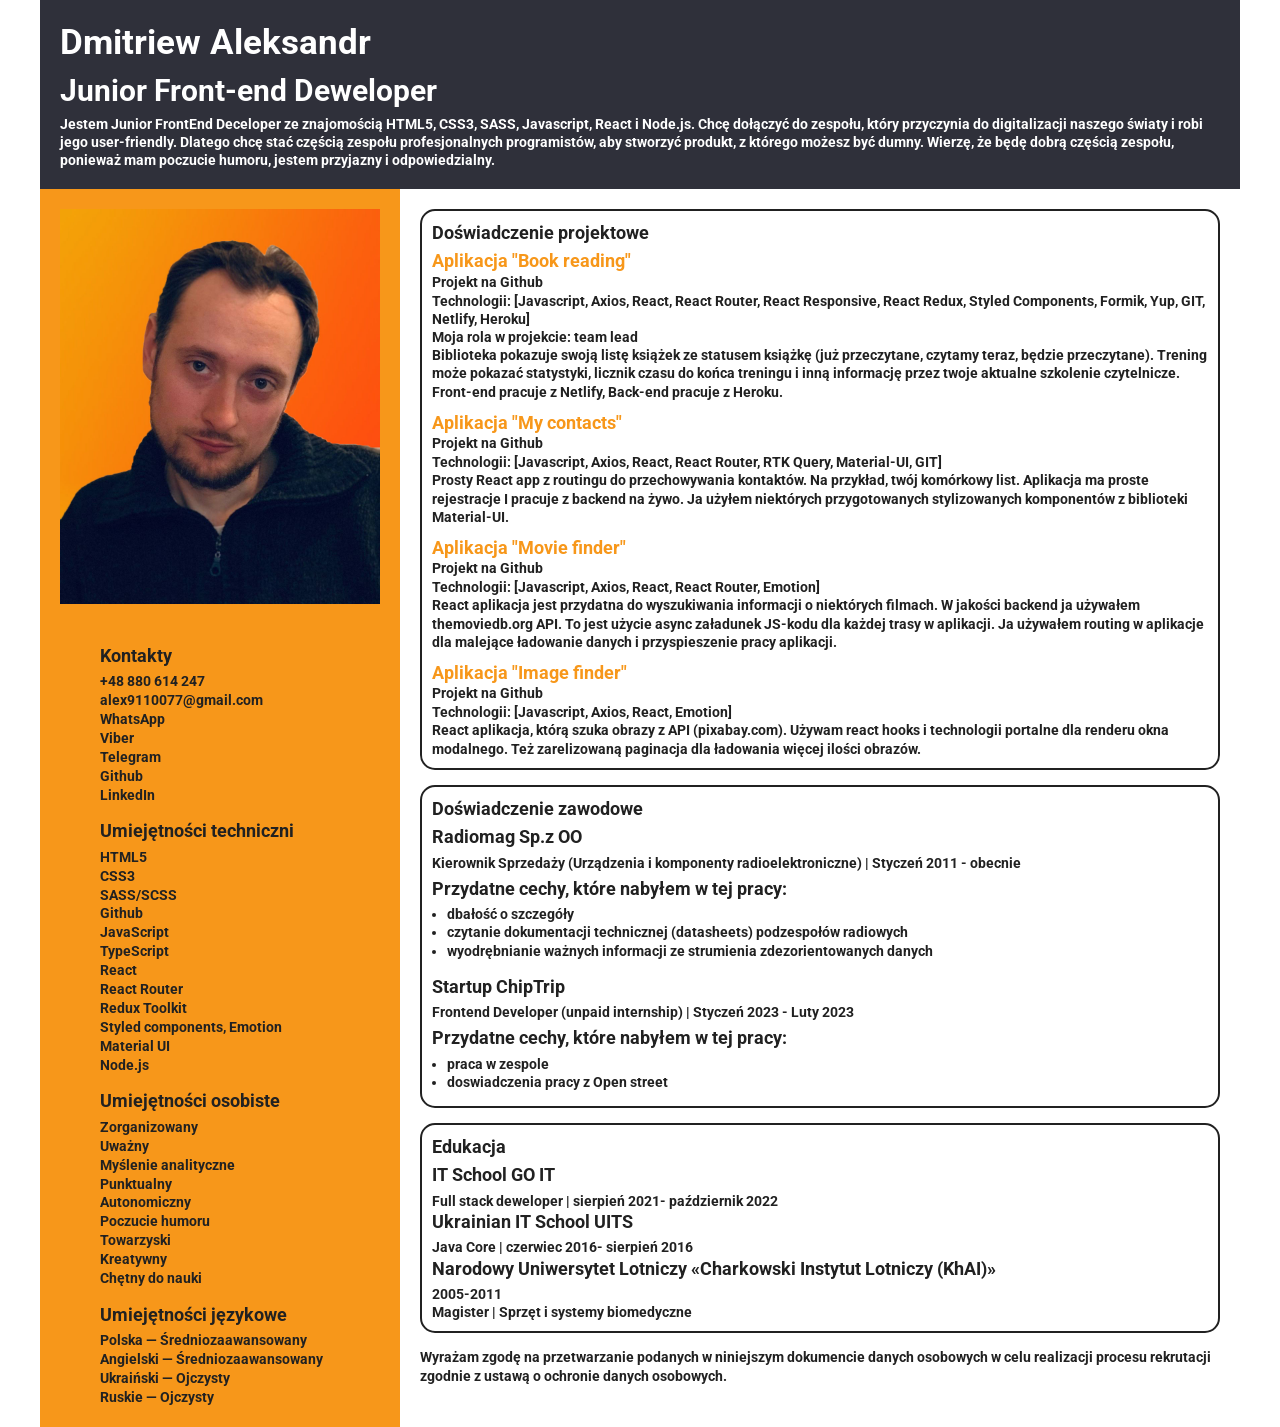
==== index.html @ f47a3e4e "Version 20230221" ====
<!DOCTYPE html>
<html lang="pl">
  <head>
    <meta charset="UTF-8" />
    <meta name="viewport" content="width=device-width, initial-scale=1.0" />
    <title>Dmitriew Aleksandr</title>
    <link rel="preconnect" href="https://fonts.googleapis.com" />
    <link rel="preconnect" href="https://fonts.gstatic.com" crossorigin />
    <link
      href="https://fonts.googleapis.com/css2?family=Raleway:wght@700&family=Roboto:wght@400;500;700;900&display=swap"
      rel="stylesheet"
    />
    <link
      rel="stylesheet"
      href="https://cdnjs.cloudflare.com/ajax/libs/modern-normalize/1.1.0/modern-normalize.min.css"
    />
    <link rel="stylesheet" href="./css/main.min.css" />
  </head>

  <body>
    <header>
      <section class="container header-section">
        <h1 class="header-section__name">Dmitriew Aleksandr</h1>
        <h2 class="header-section__position">Junior Front-end Deweloper</h2>
        <p class="header-section__resume-text">
          Jestem Junior FrontEnd Deceloper ze znajomością HTML5, CSS3, SASS,
          Javascript, React i Node.js. Chcę dołączyć do zespołu, który
          przyczynia do digitalizacji naszego światy i robi jego user-friendly.
          Dlatego chcę stać częścią zespołu profesjonalnych programistów, aby
          stworzyć produkt, z którego możesz być dumny. Wierzę, że będę dobrą
          częścią zespołu, ponieważ mam poczucie humoru, jestem przyjazny i
          odpowiedzialny.
        </p>
      </section>
    </header>

    <main>
      <section class="container primaryContent">
        <aside class="sidebar">
          <img class="photo" src="./src/images/IMG3.jpg" alt="oops" />
          <section class="sidebar__content-section">
            <h2 class="sidebar-title">Kontakty</h2>
            <ul class="list sidebar-list">
              <li class="sidebar-content">
                <a href="tel:+48880614247" class="link">+48 880 614 247</a>
              </li>
              <li class="sidebar-content">
                <a href="mailto:alex9110077@gmail.com" class="link"
                  >alex9110077@gmail.com</a
                >
              </li>
              <li class="sidebar-content">
                <a
                  href="https://api.whatsapp.com/send?phone=48880614247"
                  class="link"
                  >WhatsApp</a
                >
              </li>
              <li class="sidebar-content">
                <a href="viber://chat?number=0992484330" class="link">Viber</a>
              </li>
              <li class="sidebar-content">
                <a href="tg://resolve?domain=@DmitrievAlexTXT" class="link"
                  >Telegram</a
                >
              </li>
              <li class="sidebar-content">
                <a
                  href="https://github.com/AlexanderDmitriev"
                  target="_blank"
                  rel="noopener noreferrer"
                  class="link"
                  >Github</a
                >
              </li>
              <li class="sidebar-content">
                <a
                  href="https://www.linkedin.com/in/alexander-dmitriev-43b876231/"
                  target="_blank"
                  rel="noopener noreferrer"
                  class="link"
                  >LinkedIn</a
                >
              </li>
            </ul>
            <h2 class="sidebar-title">Umiejętności techniczni</h2>
            <ul class="sidebar-list">
              <li class="sidebar-content">HTML5</li>
              <li class="sidebar-content">CSS3</li>
              <li class="sidebar-content">SASS/SCSS</li>
              <li class="sidebar-content">Github</li>
              <li class="sidebar-content">JavaScript</li>
              <li class="sidebar-content">TypeScript</li>
              <li class="sidebar-content">React</li>
              <li class="sidebar-content">React Router</li>
              <li class="sidebar-content">Redux Toolkit</li>
              <li class="sidebar-content">Styled components, Emotion</li>
              <li class="sidebar-content">Material UI</li>
              <li class="sidebar-content">Node.js</li>
            </ul>
            <h2 class="sidebar-title">Umiejętności osobiste</h2>
            <ul class="sidebar-list">
              <li class="sidebar-content">Zorganizowany</li>
              <li class="sidebar-content">Uważny</li>
              <li class="sidebar-content">Myślenie analityczne</li>
              <li class="sidebar-content">Punktualny</li>
              <li class="sidebar-content">Autonomiczny</li>
              <li class="sidebar-content">Poczucie humoru</li>
              <li class="sidebar-content">Towarzyski</li>
              <li class="sidebar-content">Kreatywny</li>
              <li class="sidebar-content">Chętny do nauki</li>
            </ul>
            <h2 class="sidebar-title">Umiejętności językowe</h2>
            <ul class="list sidebar-list">
              <li class="sidebar-content">Polska — Średniozaawansowany</li>
              <li class="sidebar-content">Angielski — Średniozaawansowany</li>
              <li class="sidebar-content">Ukraiński — Ojczysty</li>
              <li class="sidebar-content">Ruskie — Ojczysty</li>
            </ul>
          </section>
        </aside>
        <section class="content">
          <div class="content-block">
            <h2 class="sidebar-title education-title">
              Doświadczenie projektowe
            </h2>
            <ul class="list sidebar-list">
              <li class="project-list">
                <a
                  href="https://book-reading-43-9.netlify.app/"
                  class="sidebar-content link project-link"
                >
                  Aplikacja "Book reading"</a
                >
                <a
                  href="https://github.com/AlexanderDmitriev/FinalProjectReact-Node-Front"
                  class="sidebar-content link"
                >
                  Projekt na Github</a
                >
                <p class="content-text">
                  Technologii: [Javascript, Axios, React, React Router, React
                  Responsive, React Redux, Styled Components, Formik, Yup, GIT,
                  Netlify, Heroku]
                </p>
                <p class="content-text">Moja rola w projekcie: team lead</p>
                <p class="content-text">
                  Biblioteka pokazuje swoją listę książek ze statusem książkę
                  (już przeczytane, czytamy teraz, będzie przeczytane). Trening
                  może pokazać statystyki, licznik czasu do końca treningu i
                  inną informację przez twoje aktualne szkolenie czytelnicze.
                  Front-end pracuje z Netlify, Back-end pracuje z Heroku.
                </p>
              </li>
              <!--  -->
              <li class="project-list">
                <a
                  href="https://alexanderdmitriev.github.io/goit-react-hw-08-phonebook/"
                  class="sidebar-content link project-link"
                >
                  Aplikacja "My contacts"</a
                >
                <a
                  href="https://github.com/AlexanderDmitriev/goit-react-hw-08-phonebook"
                  class="sidebar-content link"
                >
                  Projekt na Github</a
                >
                <p class="content-text">
                  Technologii: [Javascript, Axios, React, React Router, RTK
                  Query, Material-UI, GIT]
                </p>
                <p class="content-text">
                  Prosty React app z routingu do przechowywania kontaktów. Na
                  przykład, twój komórkowy list. Aplikacja ma proste rejestracje
                  I pracuje z backend na żywo. Ja użyłem niektórych
                  przygotowanych stylizowanych komponentów z biblioteki
                  Material-UI.
                </p>
              </li>
              <li class="project-list">
                <a
                  href="https://alexanderdmitriev.github.io/goit-react-hw-05-movies/"
                  class="sidebar-content link project-link"
                >
                  Aplikacja "Movie finder"</a
                >
                <a
                  href="https://github.com/AlexanderDmitriev/goit-react-hw-05-movies"
                  class="sidebar-content link"
                >
                  Projekt na Github</a
                >
                <p class="content-text">
                  Technologii: [Javascript, Axios, React, React Router, Emotion]
                </p>
                <p class="content-text">
                  React aplikacja jest przydatna do wyszukiwania informacji o
                  niektórych filmach. W jakości backend ja używałem
                  themoviedb.org API. To jest użycie async załadunek JS-kodu dla
                  każdej trasy w aplikacji. Ja używałem routing w aplikacje dla
                  malejące ładowanie danych i przyspieszenie pracy aplikacji.
                </p>
              </li>
              <li class="project-list">
                <a
                  href="https://alexanderdmitriev.github.io/goit-react-hw-04-hooks-images/"
                  class="sidebar-content link project-link"
                >
                  Aplikacja "Image finder"</a
                >
                <a
                  href="https://github.com/AlexanderDmitriev/goit-react-hw-04-hooks-images"
                  class="sidebar-content link"
                >
                  Projekt na Github</a
                >
                <p class="content-text">
                  Technologii: [Javascript, Axios, React, Emotion]
                </p>
                <p class="content-text">
                  React aplikacja, którą szuka obrazy z API (pixabay.com).
                  Używam react hooks i technologii portalne dla renderu okna
                  modalnego. Też zarelizowaną paginacja dla ładowania więcej
                  ilości obrazów.
                </p>
              </li>
              <!--  <li class="project-list">
                <a
                  href="https://alexanderdmitriev.github.io/goit-js-hw-11/"
                  class="sidebar-content link project-link"
                >
                  Application "Image Finder"</a
                >
                <a
                  href="https://github.com/AlexanderDmitriev/goit-js-hw-11"
                  class="sidebar-content link"
                >
                  Project on Github</a
                >
                <p class="content-text" data-locale="hw11-tech">
                  Technologies: [HTML, SASS, GIT, SVG, JS, Handlebars, Axios,
                  Parcel, using public API`s and libraries]
                </p>
                <p class="content-text" data-locale="hw11-text">
                  Development webpage which creates dynamic content (pictures),
                  that we fetch from server. Data incomings from the public API
                  (Pixabay). Users can enter keywords into search input and on
                  the webpage draw a lot of images from the server. In the
                  project i use the technology of simple endless scroll. Images
                  and information of them formatting with using templates
                  (Handlebar). Project is build with Parcel, which is prepared
                  by GO IT mentors.
                </p>
              </li> -->
            </ul>
          </div>

          <div class="content-block">
            <h2 class="sidebar-title education-title" data-locale="work">
              Doświadczenie zawodowe
            </h2>
            <h3 class="content-title__secondary" data-locale="work-name">
              Radiomag Sp.z OO
            </h3>
            <p class="content-text education-title" data-locale="work-who">
              Kierownik Sprzedaży (Urządzenia i komponenty radioelektroniczne) |
              Styczeń 2011 - obecnie
            </p>
            <h3 class="content-title__secondary" data-locale="work-name">
              Przydatne cechy, które nabyłem w tej pracy:
            </h3>
            <ul class="sidebar-list content-title__secondary work-section">
              <li class="workList" data-locale="work-item1">
                dbałość o szczegóły
              </li>
              <li class="workList" data-locale="work-item3">
                czytanie dokumentacji technicznej (datasheets) podzespołów
                radiowych
              </li>
              <li class="workList" data-locale="work-item4">
                wyodrębnianie ważnych informacji ze strumienia zdezorientowanych
                danych
              </li>
            </ul>

            <h3 class="content-title__secondary" data-locale="work-name">
              Startup ChipTrip
            </h3>
            <p class="content-text education-title" data-locale="work-who">
              Frontend Developer (unpaid internship) |
              Styczeń 2023 - Luty 2023
            </p>
            <h3 class="content-title__secondary" data-locale="work-name">
              Przydatne cechy, które nabyłem w tej pracy:
            </h3>
            <ul class="sidebar-list content-title__secondary work-section">
              <li class="workList" data-locale="work-item1">
                praca w zespole
              </li>
              <li class="workList" data-locale="work-item3">
                doswiadczenia pracy z Open street
              </li>
            </ul>
          </div>

          <div class="content-block">
            <h2 class="sidebar-title education-title" data-locale="education">
              Edukacja
            </h2>
            <ul class="list">
              <li>
                <h3
                  class="content-title__secondary"
                  data-locale="addEducation-title1"
                >
                  IT School GO IT
                </h3>
                <p class="content-text" data-locale="addEducation-text1">
                  Full stack deweloper | sierpień 2021- październik 2022
                </p>
              </li>
              <li>
                <h3 class="content-title__secondary">
                  Ukrainian IT School UITS
                </h3>
                <p class="content-text" data-locale="addEducation-text2">
                  Java Core | czerwiec 2016- sierpień 2016
                </p>
              </li>
              <li>
                <h3
                  class="content-title__secondary"
                  data-locale="education-name"
                >
                  Narodowy Uniwersytet Lotniczy «Charkowski Instytut Lotniczy
                  (KhAI)»
                </h3>
                <p class="content-text">2005-2011</p>
                <p class="content-text" data-locale="education-text">
                  Magister | Sprzęt i systemy biomedyczne
                </p>
              </li>
            </ul>
          </div>

          <p class="content-text">
            Wyrażam zgodę na przetwarzanie podanych w niniejszym dokumencie
            danych osobowych w celu realizacji procesu rekrutacji zgodnie z
            ustawą o ochronie danych osobowych.
          </p>
        </section>
      </section>
    </main>
  </body>
</html>
---- css/main.min.css ----
:root{--primary-text-color: #757575;--dark-text-color: #212121;--outside-background-color: #2f303a;--light-text-color: #ffffff;--second-color: #f7971a;--company-color: #afb1b8;--timing: 250ms;--cubik: cubic-bezier(0.4, 0, 0.2, 1);--smallFont1200: 14px;--middleFont1200: 18px;--largeFont1200: 30px;--nameFont1200:35px;--smallFont768: 12px;--middleFont768: 14px;--largeFont768: 25px;--nameFont768:30px}html{box-sizing:border-box}body{font-family:Roboto, sans-serif;font-style:normal}p,h1,h2,h3,h4,h5,h6{margin-top:0px;margin-bottom:0px}ul{margin-top:0px;margin-bottom:0px;padding-left:0px}.link{text-decoration:none;font-weight:700;font-size:7px;line-height:1.3;font-style:normal;color:var(--dark-text-color);transition-property:color, fill;transition-duration:var(--timing);transition-timing-function:var(--cubik)}@media print{.link{font-size:11px}}@media screen and (min-width: 480px){.link{font-weight:700;font-size:11px;line-height:1.3;font-style:normal;color:var(--dark-text-color)}}@media screen and (min-width: 768px){.link{font-weight:700;font-size:var(--smallFont768);line-height:1.3;font-style:normal;color:var(--dark-text-color)}}@media screen and (min-width: 1200px){.link{font-weight:700;font-size:var(--smallFont1200);line-height:1.3;font-style:normal;color:var(--dark-text-color)}}.link:hover,.link:focus{color:var(--primary-text-color);fill:var(--primary-text-color)}.list{list-style:none}.visually-hidden{position:absolute;clip:rect(0 0 0 0);width:1px;height:1px;margin:-1px}.container{width:100%;margin:0 auto}@media screen and (min-width: 480px){.container{width:480px}}@media screen and (min-width: 768px){.container{width:768px}}@media screen and (min-width: 1200px){.container{width:1200px}}.header-section{background-color:var(--outside-background-color);padding:20px}.header-section__name{font-weight:700;font-size:var(--nameFont768);line-height:1.3;font-style:normal;color:var(--light-text-color);margin-bottom:5px}@media screen and (min-width: 768px){.header-section__name{font-weight:700;font-size:var(--nameFont768);line-height:1.3;font-style:normal;color:var(--light-text-color)}}@media screen and (min-width: 1200px){.header-section__name{font-weight:700;font-size:var(--nameFont1200);line-height:1.3;font-style:normal;color:var(--light-text-color)}}.header-section__position{font-weight:700;font-size:var(--largeFont768);line-height:1.3;font-style:normal;color:var(--light-text-color);margin-bottom:5px}@media screen and (min-width: 768px){.header-section__position{font-weight:700;font-size:var(--largeFont768);line-height:1.3;font-style:normal;color:var(--light-text-color)}}@media screen and (min-width: 1200px){.header-section__position{font-weight:700;font-size:var(--largeFont1200);line-height:1.3;font-style:normal;color:var(--light-text-color)}}.header-section__resume-text{font-weight:700;font-size:var(--smallFont768);line-height:1.3;font-style:normal;color:var(--light-text-color)}@media print{.header-section__resume-text{font-size:11px}}@media screen and (min-width: 768px){.header-section__resume-text{font-weight:700;font-size:var(--smallFont768);line-height:1.3;font-style:normal;color:var(--light-text-color)}}@media screen and (min-width: 1200px){.header-section__resume-text{font-weight:700;font-size:var(--smallFont1200);line-height:1.3;font-style:normal;color:var(--light-text-color)}}.sidebar{width:30%;background-color:var(--second-color);overflow:auto;float:left;padding:20px}@media print{.sidebar__content-section{padding-left:22px}}@media screen and (min-width: 480px){.sidebar__content-section{padding-top:10px;padding-left:5px}}@media screen and (min-width: 768px){.sidebar__content-section{padding-top:15px;padding-left:20px}}@media screen and (min-width: 1200px){.sidebar__content-section{padding-top:30px;padding-left:40px}}.sidebar-title{padding-top:5px;padding-bottom:5px;font-weight:700;font-size:12px;line-height:1.3;font-style:normal;color:var(--dark-text-color)}@media print{.sidebar-title{font-size:14px}}@media screen and (min-width: 480px){.sidebar-title{font-weight:700;font-size:13px;line-height:1.3;font-style:normal;color:var(--dark-text-color)}}@media screen and (min-width: 768px){.sidebar-title{font-weight:700;font-size:var(--middleFont768);line-height:1.3;font-style:normal;color:var(--dark-text-color)}}@media screen and (min-width: 1200px){.sidebar-title{font-weight:700;font-size:var(--middleFont1200);line-height:1.3;font-style:normal;color:var(--dark-text-color)}}.sidebar-content{display:block;font-weight:700;font-size:8px;line-height:1.35;font-style:normal;color:var(--dark-text-color)}@media print{.sidebar-content{font-size:11px}}@media screen and (min-width: 480px){.sidebar-content{font-weight:700;font-size:11px;line-height:1.35;font-style:normal;color:var(--dark-text-color)}}@media screen and (min-width: 768px){.sidebar-content{font-weight:700;font-size:var(--smallFont768);line-height:1.35;font-style:normal;color:var(--dark-text-color)}}@media screen and (min-width: 1200px){.sidebar-content{font-weight:700;font-size:var(--smallFont1200);line-height:1.35;font-style:normal;color:var(--dark-text-color)}}.sidebar-list:not(:last-child){margin-bottom:10px}.photo{width:85px}@media print{.photo{width:220px;margin-left:-10px}}@media screen and (min-width: 480px){.photo{width:120px}}@media screen and (min-width: 768px){.photo{width:200px}}@media screen and (min-width: 1200px){.photo{width:320px}}.content{width:70%;float:right;padding:20px}.content-title__secondary{padding-bottom:5px;font-weight:700;font-size:12px;line-height:1.3;font-style:normal;color:var(--dark-text-color)}@media print{.content-title__secondary{font-size:14px}}@media screen and (min-width: 480px){.content-title__secondary{font-weight:700;font-size:13px;line-height:1.3;font-style:normal;color:var(--dark-text-color)}}@media screen and (min-width: 768px){.content-title__secondary{font-weight:700;font-size:var(--middleFont768);line-height:1.3;font-style:normal;color:var(--dark-text-color)}}@media screen and (min-width: 1200px){.content-title__secondary{font-weight:700;font-size:var(--middleFont1200);line-height:1.3;font-style:normal;color:var(--dark-text-color)}}.work-section{padding-left:15px}.workList{font-weight:700;font-size:8px;line-height:1.3;font-style:normal;color:var(--dark-text-color)}@media print{.workList{font-size:11px}}@media screen and (min-width: 480px){.workList{font-weight:700;font-size:11px;line-height:1.3;font-style:normal;color:var(--dark-text-color)}}@media screen and (min-width: 768px){.workList{font-weight:700;font-size:var(--smallFont768);line-height:1.3;font-style:normal;color:var(--dark-text-color)}}@media screen and (min-width: 1200px){.workList{font-weight:700;font-size:var(--smallFont1200);line-height:1.3;font-style:normal;color:var(--dark-text-color)}}.content-text{font-weight:700;font-size:10px;line-height:1.14;font-style:normal;color:var(--dark-text-color)}@media print{.content-text{font-size:11px}}@media screen and (min-width: 480px){.content-text{font-weight:700;font-size:11px;line-height:1.14;font-style:normal;color:var(--dark-text-color)}}@media screen and (min-width: 768px){.content-text{font-weight:700;font-size:var(--smallFont768);line-height:1.3;font-style:normal;color:var(--dark-text-color)}}@media screen and (min-width: 1200px){.content-text{font-weight:700;font-size:var(--smallFont1200);line-height:1.3;font-style:normal;color:var(--dark-text-color)}}.content-block{border:2px solid var(--dark-text-color);border-radius:15px;margin-bottom:15px;padding:10px}.primaryContent{display:flex}.project-link{font-weight:700;font-size:14px;line-height:1.3;font-style:normal;color:var(--second-color)}@media print{.project-link{font-size:14px}}@media screen and (min-width: 480px){.project-link{font-weight:700;font-size:13px;line-height:1.3;font-style:normal;color:var(--second-color)}}@media screen and (min-width: 768px){.project-link{font-weight:700;font-size:var(--middleFont768);line-height:1.3;font-style:normal;color:var(--second-color)}}@media screen and (min-width: 1200px){.project-link{font-weight:700;font-size:var(--middleFont1200);line-height:1.3;font-style:normal;color:var(--second-color)}}.project-list:not(:last-child){padding-bottom:10px}.education-title{padding-top:0;padding-bottom:5px}
/*# sourceMappingURL=main.min.css.map */
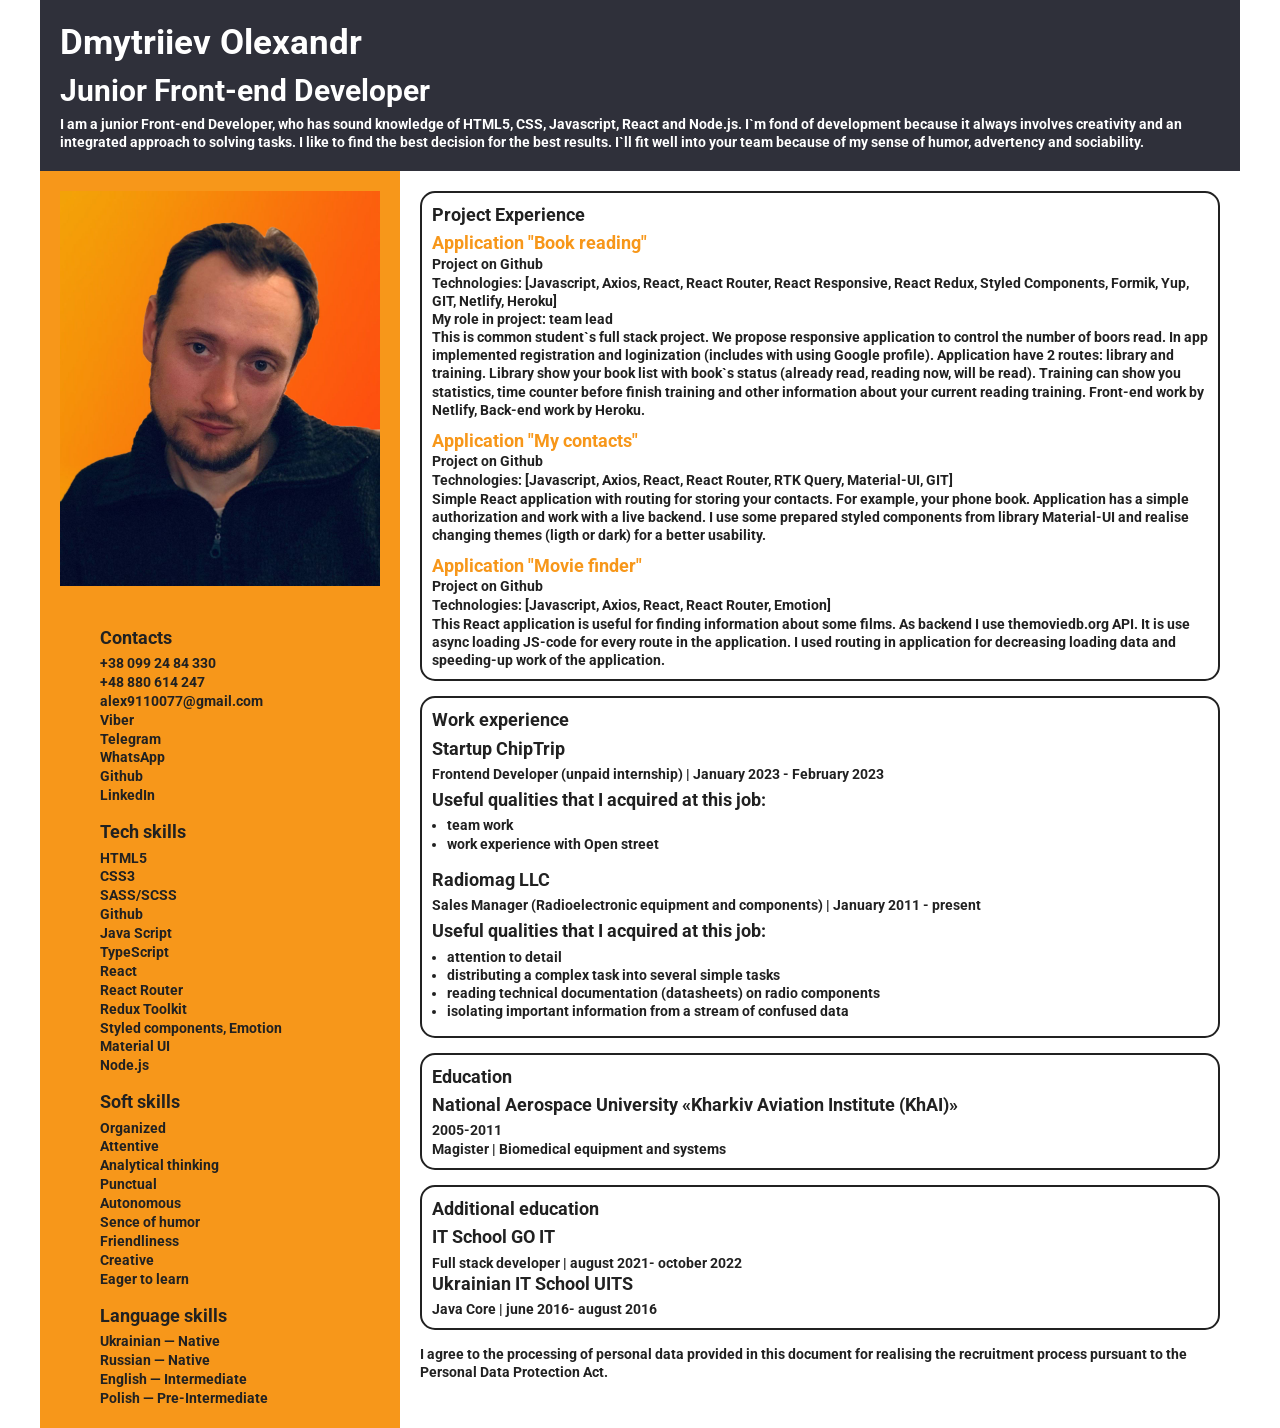
==== commit 58b72098: "Version 2023-03-07" ====
--- a/index.html
+++ b/index.html
@@ -1,9 +1,9 @@
 <!DOCTYPE html>
-<html lang="pl">
+<html lang="en">
   <head>
     <meta charset="UTF-8" />
     <meta name="viewport" content="width=device-width, initial-scale=1.0" />
-    <title>Dmitriew Aleksandr</title>
+    <title>Dmitriev Alexander</title>
     <link rel="preconnect" href="https://fonts.googleapis.com" />
     <link rel="preconnect" href="https://fonts.gstatic.com" crossorigin />
     <link
@@ -20,16 +20,15 @@
   <body>
     <header>
       <section class="container header-section">
-        <h1 class="header-section__name">Dmitriew Aleksandr</h1>
-        <h2 class="header-section__position">Junior Front-end Deweloper</h2>
+        <h1 class="header-section__name">Dmytriiev Olexandr</h1>
+        <h2 class="header-section__position">Junior Front-end Developer</h2>
         <p class="header-section__resume-text">
-          Jestem Junior FrontEnd Deceloper ze znajomością HTML5, CSS3, SASS,
-          Javascript, React i Node.js. Chcę dołączyć do zespołu, który
-          przyczynia do digitalizacji naszego światy i robi jego user-friendly.
-          Dlatego chcę stać częścią zespołu profesjonalnych programistów, aby
-          stworzyć produkt, z którego możesz być dumny. Wierzę, że będę dobrą
-          częścią zespołu, ponieważ mam poczucie humoru, jestem przyjazny i
-          odpowiedzialny.
+          I am a junior Front-end Developer, who has sound knowledge of HTML5,
+          CSS, Javascript, React and Node.js. I`m fond of development because it
+          always involves creativity and an integrated approach to solving
+          tasks. I like to find the best decision for the best results. I`ll fit
+          well into your team because of my sense of humor, advertency and
+          sociability.
         </p>
       </section>
     </header>
@@ -39,14 +38,25 @@
         <aside class="sidebar">
           <img class="photo" src="./src/images/IMG3.jpg" alt="oops" />
           <section class="sidebar__content-section">
-            <h2 class="sidebar-title">Kontakty</h2>
+            <h2 class="sidebar-title">Contacts</h2>
             <ul class="list sidebar-list">
+              <li class="sidebar-content">
+                <a href="tel:+380992484330" class="link">+38 099 24 84 330</a>
+              </li>
               <li class="sidebar-content">
                 <a href="tel:+48880614247" class="link">+48 880 614 247</a>
               </li>
               <li class="sidebar-content">
                 <a href="mailto:alex9110077@gmail.com" class="link"
                   >alex9110077@gmail.com</a
+                >
+              </li>
+              <li class="sidebar-content">
+                <a href="viber://chat?number=0992484330" class="link">Viber</a>
+              </li>
+              <li class="sidebar-content">
+                <a href="tg://resolve?domain=@DmitrievAlexTXT" class="link"
+                  >Telegram</a
                 >
               </li>
               <li class="sidebar-content">
@@ -54,14 +64,6 @@
                   href="https://api.whatsapp.com/send?phone=48880614247"
                   class="link"
                   >WhatsApp</a
-                >
-              </li>
-              <li class="sidebar-content">
-                <a href="viber://chat?number=0992484330" class="link">Viber</a>
-              </li>
-              <li class="sidebar-content">
-                <a href="tg://resolve?domain=@DmitrievAlexTXT" class="link"
-                  >Telegram</a
                 >
               </li>
               <li class="sidebar-content">
@@ -83,13 +85,13 @@
                 >
               </li>
             </ul>
-            <h2 class="sidebar-title">Umiejętności techniczni</h2>
+            <h2 class="sidebar-title">Tech skills</h2>
             <ul class="sidebar-list">
               <li class="sidebar-content">HTML5</li>
               <li class="sidebar-content">CSS3</li>
               <li class="sidebar-content">SASS/SCSS</li>
               <li class="sidebar-content">Github</li>
-              <li class="sidebar-content">JavaScript</li>
+              <li class="sidebar-content">Java Script</li>
               <li class="sidebar-content">TypeScript</li>
               <li class="sidebar-content">React</li>
               <li class="sidebar-content">React Router</li>
@@ -98,58 +100,60 @@
               <li class="sidebar-content">Material UI</li>
               <li class="sidebar-content">Node.js</li>
             </ul>
-            <h2 class="sidebar-title">Umiejętności osobiste</h2>
+            <h2 class="sidebar-title">Soft skills</h2>
             <ul class="sidebar-list">
-              <li class="sidebar-content">Zorganizowany</li>
-              <li class="sidebar-content">Uważny</li>
-              <li class="sidebar-content">Myślenie analityczne</li>
-              <li class="sidebar-content">Punktualny</li>
-              <li class="sidebar-content">Autonomiczny</li>
-              <li class="sidebar-content">Poczucie humoru</li>
-              <li class="sidebar-content">Towarzyski</li>
-              <li class="sidebar-content">Kreatywny</li>
-              <li class="sidebar-content">Chętny do nauki</li>
-            </ul>
-            <h2 class="sidebar-title">Umiejętności językowe</h2>
+              <li class="sidebar-content">Organized</li>
+              <li class="sidebar-content">Attentive</li>
+              <li class="sidebar-content">Analytical thinking</li>
+              <li class="sidebar-content">Punctual</li>
+              <li class="sidebar-content">Autonomous</li>
+              <li class="sidebar-content">Sence of humor</li>
+              <li class="sidebar-content">Friendliness</li>
+              <li class="sidebar-content">Creative</li>
+              <li class="sidebar-content">Eager to learn</li>
+            </ul>
+            <h2 class="sidebar-title">Language skills</h2>
             <ul class="list sidebar-list">
-              <li class="sidebar-content">Polska — Średniozaawansowany</li>
-              <li class="sidebar-content">Angielski — Średniozaawansowany</li>
-              <li class="sidebar-content">Ukraiński — Ojczysty</li>
-              <li class="sidebar-content">Ruskie — Ojczysty</li>
+              <li class="sidebar-content">Ukrainian — Native</li>
+              <li class="sidebar-content">Russian — Native</li>
+              <li class="sidebar-content">English — Intermediate</li>
+              <li class="sidebar-content">Polish — Pre-Intermediate</li>
             </ul>
           </section>
         </aside>
         <section class="content">
           <div class="content-block">
-            <h2 class="sidebar-title education-title">
-              Doświadczenie projektowe
-            </h2>
+            <h2 class="sidebar-title education-title">Project Experience</h2>
             <ul class="list sidebar-list">
               <li class="project-list">
                 <a
                   href="https://book-reading-43-9.netlify.app/"
                   class="sidebar-content link project-link"
                 >
-                  Aplikacja "Book reading"</a
+                  Application "Book reading"</a
                 >
                 <a
                   href="https://github.com/AlexanderDmitriev/FinalProjectReact-Node-Front"
                   class="sidebar-content link"
                 >
-                  Projekt na Github</a
-                >
-                <p class="content-text">
-                  Technologii: [Javascript, Axios, React, React Router, React
+                  Project on Github</a
+                >
+                <p class="content-text">
+                  Technologies: [Javascript, Axios, React, React Router, React
                   Responsive, React Redux, Styled Components, Formik, Yup, GIT,
                   Netlify, Heroku]
                 </p>
-                <p class="content-text">Moja rola w projekcie: team lead</p>
-                <p class="content-text">
-                  Biblioteka pokazuje swoją listę książek ze statusem książkę
-                  (już przeczytane, czytamy teraz, będzie przeczytane). Trening
-                  może pokazać statystyki, licznik czasu do końca treningu i
-                  inną informację przez twoje aktualne szkolenie czytelnicze.
-                  Front-end pracuje z Netlify, Back-end pracuje z Heroku.
+                <p class="content-text">My role in project: team lead</p>
+                <p class="content-text">
+                  This is common student`s full stack project. We propose
+                  responsive application to control the number of boors read. In
+                  app implemented registration and loginization (includes with
+                  using Google profile). Application have 2 routes: library and
+                  training. Library show your book list with book`s status
+                  (already read, reading now, will be read). Training can show
+                  you statistics, time counter before finish training and other
+                  information about your current reading training. Front-end
+                  work by Netlify, Back-end work by Heroku.
                 </p>
               </li>
               <!--  -->
@@ -158,24 +162,25 @@
                   href="https://alexanderdmitriev.github.io/goit-react-hw-08-phonebook/"
                   class="sidebar-content link project-link"
                 >
-                  Aplikacja "My contacts"</a
+                  Application "My contacts"</a
                 >
                 <a
                   href="https://github.com/AlexanderDmitriev/goit-react-hw-08-phonebook"
                   class="sidebar-content link"
                 >
-                  Projekt na Github</a
-                >
-                <p class="content-text">
-                  Technologii: [Javascript, Axios, React, React Router, RTK
+                  Project on Github</a
+                >
+                <p class="content-text">
+                  Technologies: [Javascript, Axios, React, React Router, RTK
                   Query, Material-UI, GIT]
                 </p>
                 <p class="content-text">
-                  Prosty React app z routingu do przechowywania kontaktów. Na
-                  przykład, twój komórkowy list. Aplikacja ma proste rejestracje
-                  I pracuje z backend na żywo. Ja użyłem niektórych
-                  przygotowanych stylizowanych komponentów z biblioteki
-                  Material-UI.
+                  Simple React application with routing for storing your
+                  contacts. For example, your phone book. Application has a
+                  simple authorization and work with a live backend. I use some
+                  prepared styled components from library Material-UI and
+                  realise changing themes (ligth or dark) for a better
+                  usability.
                 </p>
               </li>
               <li class="project-list">
@@ -183,48 +188,49 @@
                   href="https://alexanderdmitriev.github.io/goit-react-hw-05-movies/"
                   class="sidebar-content link project-link"
                 >
-                  Aplikacja "Movie finder"</a
+                  Application "Movie finder"</a
                 >
                 <a
                   href="https://github.com/AlexanderDmitriev/goit-react-hw-05-movies"
                   class="sidebar-content link"
                 >
-                  Projekt na Github</a
-                >
-                <p class="content-text">
-                  Technologii: [Javascript, Axios, React, React Router, Emotion]
-                </p>
-                <p class="content-text">
-                  React aplikacja jest przydatna do wyszukiwania informacji o
-                  niektórych filmach. W jakości backend ja używałem
-                  themoviedb.org API. To jest użycie async załadunek JS-kodu dla
-                  każdej trasy w aplikacji. Ja używałem routing w aplikacje dla
-                  malejące ładowanie danych i przyspieszenie pracy aplikacji.
-                </p>
-              </li>
-              <li class="project-list">
+                  Project on Github</a
+                >
+                <p class="content-text">
+                  Technologies: [Javascript, Axios, React, React Router,
+                  Emotion]
+                </p>
+                <p class="content-text">
+                  This React application is useful for finding information about
+                  some films. As backend I use themoviedb.org API. It is use
+                  async loading JS-code for every route in the application. I
+                  used routing in application for decreasing loading data and
+                  speeding-up work of the application.
+                </p>
+              </li>
+              <!-- <li class="project-list">
                 <a
                   href="https://alexanderdmitriev.github.io/goit-react-hw-04-hooks-images/"
                   class="sidebar-content link project-link"
                 >
-                  Aplikacja "Image finder"</a
+                  Application "Image finder"</a
                 >
                 <a
                   href="https://github.com/AlexanderDmitriev/goit-react-hw-04-hooks-images"
                   class="sidebar-content link"
                 >
-                  Projekt na Github</a
-                >
-                <p class="content-text">
-                  Technologii: [Javascript, Axios, React, Emotion]
-                </p>
-                <p class="content-text">
-                  React aplikacja, którą szuka obrazy z API (pixabay.com).
-                  Używam react hooks i technologii portalne dla renderu okna
-                  modalnego. Też zarelizowaną paginacja dla ładowania więcej
-                  ilości obrazów.
-                </p>
-              </li>
+                  Project on Github</a
+                >
+                <p class="content-text">
+                  Technologies: [Javascript, Axios, React, Emotion]
+                </p>
+                <p class="content-text">
+                  It is a React application for finding images from a free API
+                  (pixabay.com). I use react hooks and portal technology for a
+                  render modal window. Also realised pagination for loading more
+                  pictures.
+                </p>
+              </li> -->
               <!--  <li class="project-list">
                 <a
                   href="https://alexanderdmitriev.github.io/goit-js-hw-11/"
@@ -258,55 +264,71 @@
 
           <div class="content-block">
             <h2 class="sidebar-title education-title" data-locale="work">
-              Doświadczenie zawodowe
+              Work experience
             </h2>
             <h3 class="content-title__secondary" data-locale="work-name">
-              Radiomag Sp.z OO
+              Startup ChipTrip
             </h3>
             <p class="content-text education-title" data-locale="work-who">
-              Kierownik Sprzedaży (Urządzenia i komponenty radioelektroniczne) |
-              Styczeń 2011 - obecnie
+              Frontend Developer (unpaid internship) |
+              January 2023 - February 2023
             </p>
             <h3 class="content-title__secondary" data-locale="work-name">
-              Przydatne cechy, które nabyłem w tej pracy:
+              Useful qualities that I acquired at this job:
             </h3>
             <ul class="sidebar-list content-title__secondary work-section">
               <li class="workList" data-locale="work-item1">
-                dbałość o szczegóły
+                team work
               </li>
               <li class="workList" data-locale="work-item3">
-                czytanie dokumentacji technicznej (datasheets) podzespołów
-                radiowych
-              </li>
-              <li class="workList" data-locale="work-item4">
-                wyodrębnianie ważnych informacji ze strumienia zdezorientowanych
-                danych
-              </li>
-            </ul>
-
+                work experience with Open street
+              </li>
+            </ul>
             <h3 class="content-title__secondary" data-locale="work-name">
-              Startup ChipTrip
+              Radiomag LLC
             </h3>
             <p class="content-text education-title" data-locale="work-who">
-              Frontend Developer (unpaid internship) |
-              Styczeń 2023 - Luty 2023
+              Sales Manager (Radioelectronic equipment and components) | January
+              2011 - present
             </p>
             <h3 class="content-title__secondary" data-locale="work-name">
-              Przydatne cechy, które nabyłem w tej pracy:
+              Useful qualities that I acquired at this job:
             </h3>
             <ul class="sidebar-list content-title__secondary work-section">
               <li class="workList" data-locale="work-item1">
-                praca w zespole
+                attention to detail 
+              </li>
+              <li class="workList" data-locale="work-item2">
+                distributing a complex task into several simple tasks 
               </li>
               <li class="workList" data-locale="work-item3">
-                doswiadczenia pracy z Open street
+                reading technical documentation (datasheets) on radio components
+              </li>
+              <li class="workList" data-locale="work-item4">
+                isolating important information from a stream of confused data
               </li>
             </ul>
           </div>
 
           <div class="content-block">
             <h2 class="sidebar-title education-title" data-locale="education">
-              Edukacja
+              Education
+            </h2>
+            <h3 class="content-title__secondary" data-locale="education-name">
+              National Aerospace University «Kharkiv Aviation Institute (KhAI)»
+            </h3>
+            <p class="content-text">2005-2011</p>
+            <p class="content-text" data-locale="education-text">
+              Magister | Biomedical equipment and systems
+            </p>
+          </div>
+
+          <div class="content-block">
+            <h2
+              class="sidebar-title education-title"
+              data-locale="addEducation"
+            >
+              Additional education
             </h2>
             <ul class="list">
               <li>
@@ -317,7 +339,7 @@
                   IT School GO IT
                 </h3>
                 <p class="content-text" data-locale="addEducation-text1">
-                  Full stack deweloper | sierpień 2021- październik 2022
+                  Full stack developer | august 2021- october 2022
                 </p>
               </li>
               <li>
@@ -325,29 +347,15 @@
                   Ukrainian IT School UITS
                 </h3>
                 <p class="content-text" data-locale="addEducation-text2">
-                  Java Core | czerwiec 2016- sierpień 2016
-                </p>
-              </li>
-              <li>
-                <h3
-                  class="content-title__secondary"
-                  data-locale="education-name"
-                >
-                  Narodowy Uniwersytet Lotniczy «Charkowski Instytut Lotniczy
-                  (KhAI)»
-                </h3>
-                <p class="content-text">2005-2011</p>
-                <p class="content-text" data-locale="education-text">
-                  Magister | Sprzęt i systemy biomedyczne
+                  Java Core | june 2016- august 2016
                 </p>
               </li>
             </ul>
           </div>
-
           <p class="content-text">
-            Wyrażam zgodę na przetwarzanie podanych w niniejszym dokumencie
-            danych osobowych w celu realizacji procesu rekrutacji zgodnie z
-            ustawą o ochronie danych osobowych.
+            I agree to the processing of personal data provided in this document
+            for realising the recruitment process pursuant to the Personal Data
+            Protection Act.
           </p>
         </section>
       </section>
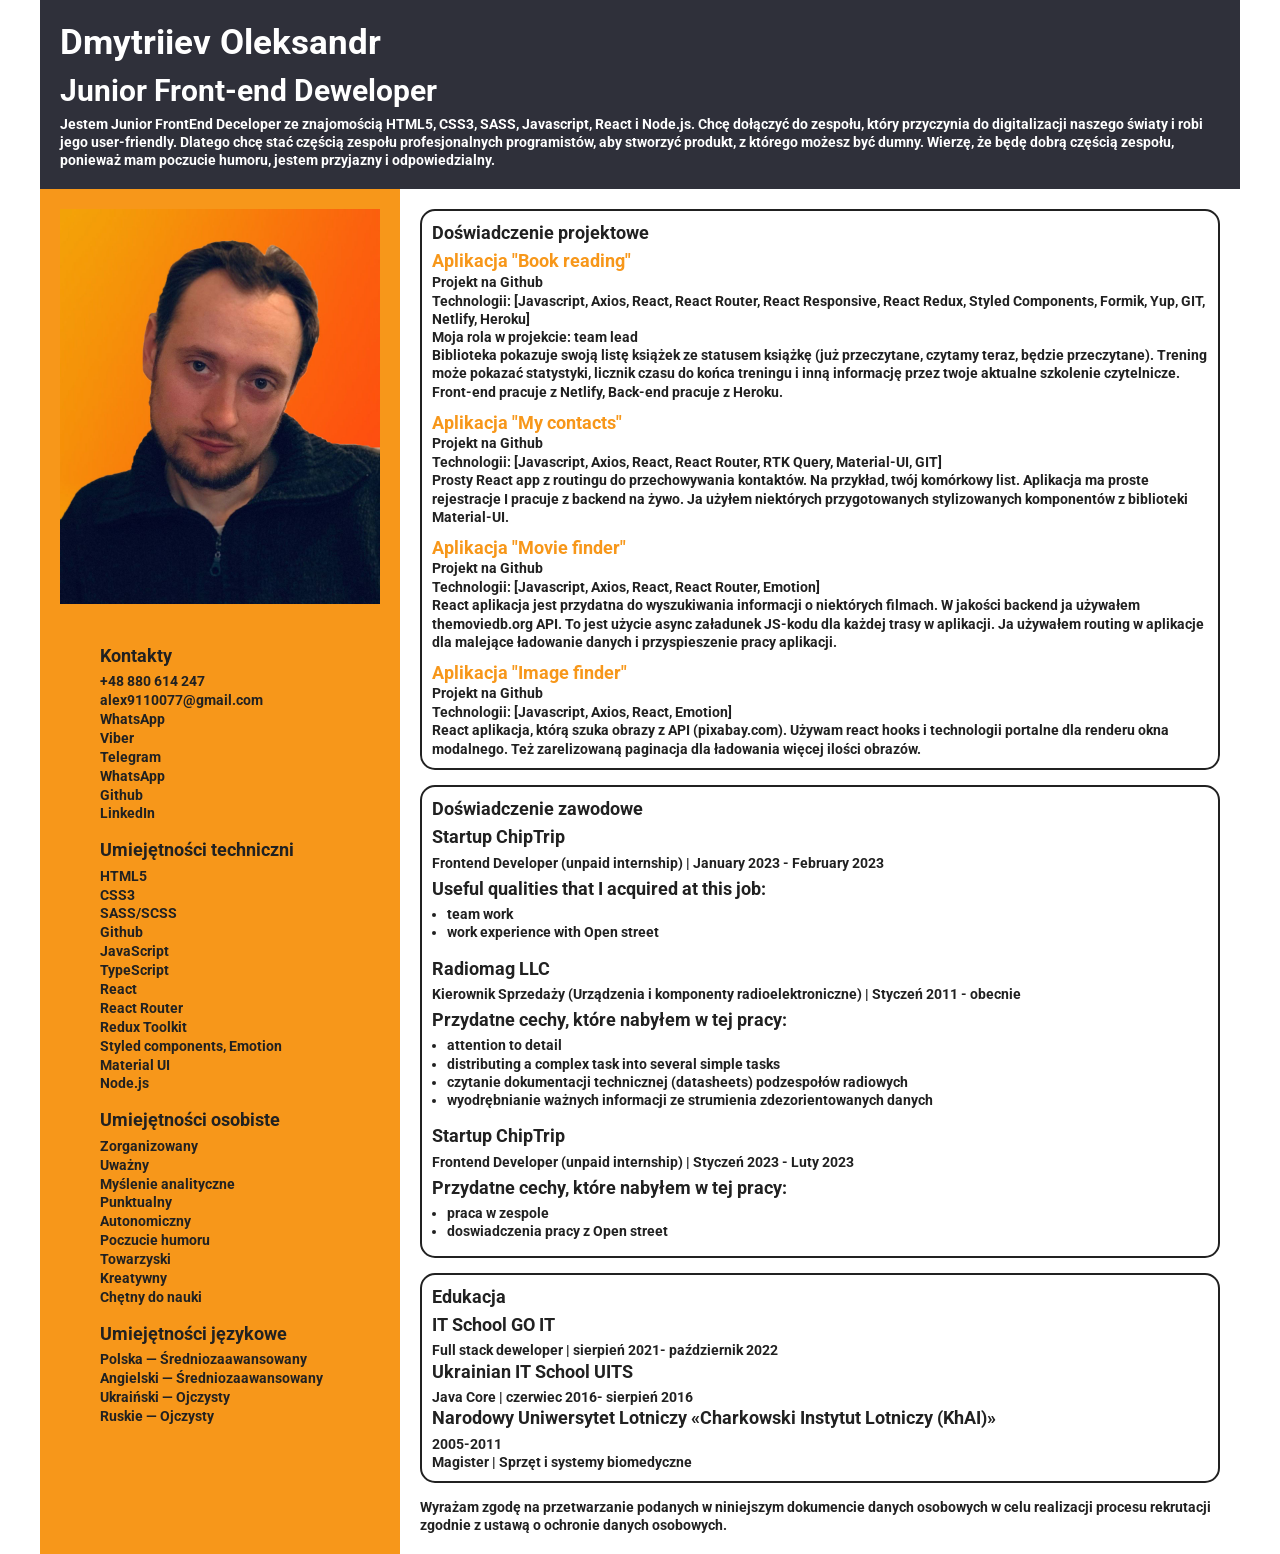
==== commit fca24ad6: "Merge branch 'main' of https://github.com/AlexanderDmitriev/Resume" ====
--- a/index.html
+++ b/index.html
@@ -1,9 +1,9 @@
 <!DOCTYPE html>
-<html lang="en">
+<html lang="pl">
   <head>
     <meta charset="UTF-8" />
     <meta name="viewport" content="width=device-width, initial-scale=1.0" />
-    <title>Dmitriev Alexander</title>
+    <title>Dmitriew Aleksandr</title>
     <link rel="preconnect" href="https://fonts.googleapis.com" />
     <link rel="preconnect" href="https://fonts.gstatic.com" crossorigin />
     <link
@@ -20,15 +20,16 @@
   <body>
     <header>
       <section class="container header-section">
-        <h1 class="header-section__name">Dmytriiev Olexandr</h1>
-        <h2 class="header-section__position">Junior Front-end Developer</h2>
+        <h1 class="header-section__name">Dmytriiev Oleksandr</h1>
+        <h2 class="header-section__position">Junior Front-end Deweloper</h2>
         <p class="header-section__resume-text">
-          I am a junior Front-end Developer, who has sound knowledge of HTML5,
-          CSS, Javascript, React and Node.js. I`m fond of development because it
-          always involves creativity and an integrated approach to solving
-          tasks. I like to find the best decision for the best results. I`ll fit
-          well into your team because of my sense of humor, advertency and
-          sociability.
+          Jestem Junior FrontEnd Deceloper ze znajomością HTML5, CSS3, SASS,
+          Javascript, React i Node.js. Chcę dołączyć do zespołu, który
+          przyczynia do digitalizacji naszego światy i robi jego user-friendly.
+          Dlatego chcę stać częścią zespołu profesjonalnych programistów, aby
+          stworzyć produkt, z którego możesz być dumny. Wierzę, że będę dobrą
+          częścią zespołu, ponieważ mam poczucie humoru, jestem przyjazny i
+          odpowiedzialny.
         </p>
       </section>
     </header>
@@ -38,17 +39,21 @@
         <aside class="sidebar">
           <img class="photo" src="./src/images/IMG3.jpg" alt="oops" />
           <section class="sidebar__content-section">
-            <h2 class="sidebar-title">Contacts</h2>
+            <h2 class="sidebar-title">Kontakty</h2>
             <ul class="list sidebar-list">
-              <li class="sidebar-content">
-                <a href="tel:+380992484330" class="link">+38 099 24 84 330</a>
-              </li>
               <li class="sidebar-content">
                 <a href="tel:+48880614247" class="link">+48 880 614 247</a>
               </li>
               <li class="sidebar-content">
                 <a href="mailto:alex9110077@gmail.com" class="link"
                   >alex9110077@gmail.com</a
+                >
+              </li>
+              <li class="sidebar-content">
+                <a
+                  href="https://api.whatsapp.com/send?phone=48880614247"
+                  class="link"
+                  >WhatsApp</a
                 >
               </li>
               <li class="sidebar-content">
@@ -85,13 +90,13 @@
                 >
               </li>
             </ul>
-            <h2 class="sidebar-title">Tech skills</h2>
+            <h2 class="sidebar-title">Umiejętności techniczni</h2>
             <ul class="sidebar-list">
               <li class="sidebar-content">HTML5</li>
               <li class="sidebar-content">CSS3</li>
               <li class="sidebar-content">SASS/SCSS</li>
               <li class="sidebar-content">Github</li>
-              <li class="sidebar-content">Java Script</li>
+              <li class="sidebar-content">JavaScript</li>
               <li class="sidebar-content">TypeScript</li>
               <li class="sidebar-content">React</li>
               <li class="sidebar-content">React Router</li>
@@ -100,60 +105,58 @@
               <li class="sidebar-content">Material UI</li>
               <li class="sidebar-content">Node.js</li>
             </ul>
-            <h2 class="sidebar-title">Soft skills</h2>
+            <h2 class="sidebar-title">Umiejętności osobiste</h2>
             <ul class="sidebar-list">
-              <li class="sidebar-content">Organized</li>
-              <li class="sidebar-content">Attentive</li>
-              <li class="sidebar-content">Analytical thinking</li>
-              <li class="sidebar-content">Punctual</li>
-              <li class="sidebar-content">Autonomous</li>
-              <li class="sidebar-content">Sence of humor</li>
-              <li class="sidebar-content">Friendliness</li>
-              <li class="sidebar-content">Creative</li>
-              <li class="sidebar-content">Eager to learn</li>
-            </ul>
-            <h2 class="sidebar-title">Language skills</h2>
+              <li class="sidebar-content">Zorganizowany</li>
+              <li class="sidebar-content">Uważny</li>
+              <li class="sidebar-content">Myślenie analityczne</li>
+              <li class="sidebar-content">Punktualny</li>
+              <li class="sidebar-content">Autonomiczny</li>
+              <li class="sidebar-content">Poczucie humoru</li>
+              <li class="sidebar-content">Towarzyski</li>
+              <li class="sidebar-content">Kreatywny</li>
+              <li class="sidebar-content">Chętny do nauki</li>
+            </ul>
+            <h2 class="sidebar-title">Umiejętności językowe</h2>
             <ul class="list sidebar-list">
-              <li class="sidebar-content">Ukrainian — Native</li>
-              <li class="sidebar-content">Russian — Native</li>
-              <li class="sidebar-content">English — Intermediate</li>
-              <li class="sidebar-content">Polish — Pre-Intermediate</li>
+              <li class="sidebar-content">Polska — Średniozaawansowany</li>
+              <li class="sidebar-content">Angielski — Średniozaawansowany</li>
+              <li class="sidebar-content">Ukraiński — Ojczysty</li>
+              <li class="sidebar-content">Ruskie — Ojczysty</li>
             </ul>
           </section>
         </aside>
         <section class="content">
           <div class="content-block">
-            <h2 class="sidebar-title education-title">Project Experience</h2>
+            <h2 class="sidebar-title education-title">
+              Doświadczenie projektowe
+            </h2>
             <ul class="list sidebar-list">
               <li class="project-list">
                 <a
                   href="https://book-reading-43-9.netlify.app/"
                   class="sidebar-content link project-link"
                 >
-                  Application "Book reading"</a
+                  Aplikacja "Book reading"</a
                 >
                 <a
                   href="https://github.com/AlexanderDmitriev/FinalProjectReact-Node-Front"
                   class="sidebar-content link"
                 >
-                  Project on Github</a
-                >
-                <p class="content-text">
-                  Technologies: [Javascript, Axios, React, React Router, React
+                  Projekt na Github</a
+                >
+                <p class="content-text">
+                  Technologii: [Javascript, Axios, React, React Router, React
                   Responsive, React Redux, Styled Components, Formik, Yup, GIT,
                   Netlify, Heroku]
                 </p>
-                <p class="content-text">My role in project: team lead</p>
-                <p class="content-text">
-                  This is common student`s full stack project. We propose
-                  responsive application to control the number of boors read. In
-                  app implemented registration and loginization (includes with
-                  using Google profile). Application have 2 routes: library and
-                  training. Library show your book list with book`s status
-                  (already read, reading now, will be read). Training can show
-                  you statistics, time counter before finish training and other
-                  information about your current reading training. Front-end
-                  work by Netlify, Back-end work by Heroku.
+                <p class="content-text">Moja rola w projekcie: team lead</p>
+                <p class="content-text">
+                  Biblioteka pokazuje swoją listę książek ze statusem książkę
+                  (już przeczytane, czytamy teraz, będzie przeczytane). Trening
+                  może pokazać statystyki, licznik czasu do końca treningu i
+                  inną informację przez twoje aktualne szkolenie czytelnicze.
+                  Front-end pracuje z Netlify, Back-end pracuje z Heroku.
                 </p>
               </li>
               <!--  -->
@@ -162,25 +165,24 @@
                   href="https://alexanderdmitriev.github.io/goit-react-hw-08-phonebook/"
                   class="sidebar-content link project-link"
                 >
-                  Application "My contacts"</a
+                  Aplikacja "My contacts"</a
                 >
                 <a
                   href="https://github.com/AlexanderDmitriev/goit-react-hw-08-phonebook"
                   class="sidebar-content link"
                 >
-                  Project on Github</a
-                >
-                <p class="content-text">
-                  Technologies: [Javascript, Axios, React, React Router, RTK
+                  Projekt na Github</a
+                >
+                <p class="content-text">
+                  Technologii: [Javascript, Axios, React, React Router, RTK
                   Query, Material-UI, GIT]
                 </p>
                 <p class="content-text">
-                  Simple React application with routing for storing your
-                  contacts. For example, your phone book. Application has a
-                  simple authorization and work with a live backend. I use some
-                  prepared styled components from library Material-UI and
-                  realise changing themes (ligth or dark) for a better
-                  usability.
+                  Prosty React app z routingu do przechowywania kontaktów. Na
+                  przykład, twój komórkowy list. Aplikacja ma proste rejestracje
+                  I pracuje z backend na żywo. Ja użyłem niektórych
+                  przygotowanych stylizowanych komponentów z biblioteki
+                  Material-UI.
                 </p>
               </li>
               <li class="project-list">
@@ -188,49 +190,48 @@
                   href="https://alexanderdmitriev.github.io/goit-react-hw-05-movies/"
                   class="sidebar-content link project-link"
                 >
-                  Application "Movie finder"</a
+                  Aplikacja "Movie finder"</a
                 >
                 <a
                   href="https://github.com/AlexanderDmitriev/goit-react-hw-05-movies"
                   class="sidebar-content link"
                 >
-                  Project on Github</a
-                >
-                <p class="content-text">
-                  Technologies: [Javascript, Axios, React, React Router,
-                  Emotion]
-                </p>
-                <p class="content-text">
-                  This React application is useful for finding information about
-                  some films. As backend I use themoviedb.org API. It is use
-                  async loading JS-code for every route in the application. I
-                  used routing in application for decreasing loading data and
-                  speeding-up work of the application.
-                </p>
-              </li>
-              <!-- <li class="project-list">
+                  Projekt na Github</a
+                >
+                <p class="content-text">
+                  Technologii: [Javascript, Axios, React, React Router, Emotion]
+                </p>
+                <p class="content-text">
+                  React aplikacja jest przydatna do wyszukiwania informacji o
+                  niektórych filmach. W jakości backend ja używałem
+                  themoviedb.org API. To jest użycie async załadunek JS-kodu dla
+                  każdej trasy w aplikacji. Ja używałem routing w aplikacje dla
+                  malejące ładowanie danych i przyspieszenie pracy aplikacji.
+                </p>
+              </li>
+              <li class="project-list">
                 <a
                   href="https://alexanderdmitriev.github.io/goit-react-hw-04-hooks-images/"
                   class="sidebar-content link project-link"
                 >
-                  Application "Image finder"</a
+                  Aplikacja "Image finder"</a
                 >
                 <a
                   href="https://github.com/AlexanderDmitriev/goit-react-hw-04-hooks-images"
                   class="sidebar-content link"
                 >
-                  Project on Github</a
-                >
-                <p class="content-text">
-                  Technologies: [Javascript, Axios, React, Emotion]
-                </p>
-                <p class="content-text">
-                  It is a React application for finding images from a free API
-                  (pixabay.com). I use react hooks and portal technology for a
-                  render modal window. Also realised pagination for loading more
-                  pictures.
-                </p>
-              </li> -->
+                  Projekt na Github</a
+                >
+                <p class="content-text">
+                  Technologii: [Javascript, Axios, React, Emotion]
+                </p>
+                <p class="content-text">
+                  React aplikacja, którą szuka obrazy z API (pixabay.com).
+                  Używam react hooks i technologii portalne dla renderu okna
+                  modalnego. Też zarelizowaną paginacja dla ładowania więcej
+                  ilości obrazów.
+                </p>
+              </li>
               <!--  <li class="project-list">
                 <a
                   href="https://alexanderdmitriev.github.io/goit-js-hw-11/"
@@ -264,7 +265,7 @@
 
           <div class="content-block">
             <h2 class="sidebar-title education-title" data-locale="work">
-              Work experience
+              Doświadczenie zawodowe
             </h2>
             <h3 class="content-title__secondary" data-locale="work-name">
               Startup ChipTrip
@@ -288,11 +289,11 @@
               Radiomag LLC
             </h3>
             <p class="content-text education-title" data-locale="work-who">
-              Sales Manager (Radioelectronic equipment and components) | January
-              2011 - present
+              Kierownik Sprzedaży (Urządzenia i komponenty radioelektroniczne) |
+              Styczeń 2011 - obecnie
             </p>
             <h3 class="content-title__secondary" data-locale="work-name">
-              Useful qualities that I acquired at this job:
+              Przydatne cechy, które nabyłem w tej pracy:
             </h3>
             <ul class="sidebar-list content-title__secondary work-section">
               <li class="workList" data-locale="work-item1">
@@ -302,33 +303,38 @@
                 distributing a complex task into several simple tasks 
               </li>
               <li class="workList" data-locale="work-item3">
-                reading technical documentation (datasheets) on radio components
+                czytanie dokumentacji technicznej (datasheets) podzespołów
+                radiowych
               </li>
               <li class="workList" data-locale="work-item4">
-                isolating important information from a stream of confused data
+                wyodrębnianie ważnych informacji ze strumienia zdezorientowanych
+                danych
+              </li>
+            </ul>
+
+            <h3 class="content-title__secondary" data-locale="work-name">
+              Startup ChipTrip
+            </h3>
+            <p class="content-text education-title" data-locale="work-who">
+              Frontend Developer (unpaid internship) |
+              Styczeń 2023 - Luty 2023
+            </p>
+            <h3 class="content-title__secondary" data-locale="work-name">
+              Przydatne cechy, które nabyłem w tej pracy:
+            </h3>
+            <ul class="sidebar-list content-title__secondary work-section">
+              <li class="workList" data-locale="work-item1">
+                praca w zespole
+              </li>
+              <li class="workList" data-locale="work-item3">
+                doswiadczenia pracy z Open street
               </li>
             </ul>
           </div>
 
           <div class="content-block">
             <h2 class="sidebar-title education-title" data-locale="education">
-              Education
-            </h2>
-            <h3 class="content-title__secondary" data-locale="education-name">
-              National Aerospace University «Kharkiv Aviation Institute (KhAI)»
-            </h3>
-            <p class="content-text">2005-2011</p>
-            <p class="content-text" data-locale="education-text">
-              Magister | Biomedical equipment and systems
-            </p>
-          </div>
-
-          <div class="content-block">
-            <h2
-              class="sidebar-title education-title"
-              data-locale="addEducation"
-            >
-              Additional education
+              Edukacja
             </h2>
             <ul class="list">
               <li>
@@ -339,7 +345,7 @@
                   IT School GO IT
                 </h3>
                 <p class="content-text" data-locale="addEducation-text1">
-                  Full stack developer | august 2021- october 2022
+                  Full stack deweloper | sierpień 2021- październik 2022
                 </p>
               </li>
               <li>
@@ -347,15 +353,29 @@
                   Ukrainian IT School UITS
                 </h3>
                 <p class="content-text" data-locale="addEducation-text2">
-                  Java Core | june 2016- august 2016
+                  Java Core | czerwiec 2016- sierpień 2016
+                </p>
+              </li>
+              <li>
+                <h3
+                  class="content-title__secondary"
+                  data-locale="education-name"
+                >
+                  Narodowy Uniwersytet Lotniczy «Charkowski Instytut Lotniczy
+                  (KhAI)»
+                </h3>
+                <p class="content-text">2005-2011</p>
+                <p class="content-text" data-locale="education-text">
+                  Magister | Sprzęt i systemy biomedyczne
                 </p>
               </li>
             </ul>
           </div>
+
           <p class="content-text">
-            I agree to the processing of personal data provided in this document
-            for realising the recruitment process pursuant to the Personal Data
-            Protection Act.
+            Wyrażam zgodę na przetwarzanie podanych w niniejszym dokumencie
+            danych osobowych w celu realizacji procesu rekrutacji zgodnie z
+            ustawą o ochronie danych osobowych.
           </p>
         </section>
       </section>
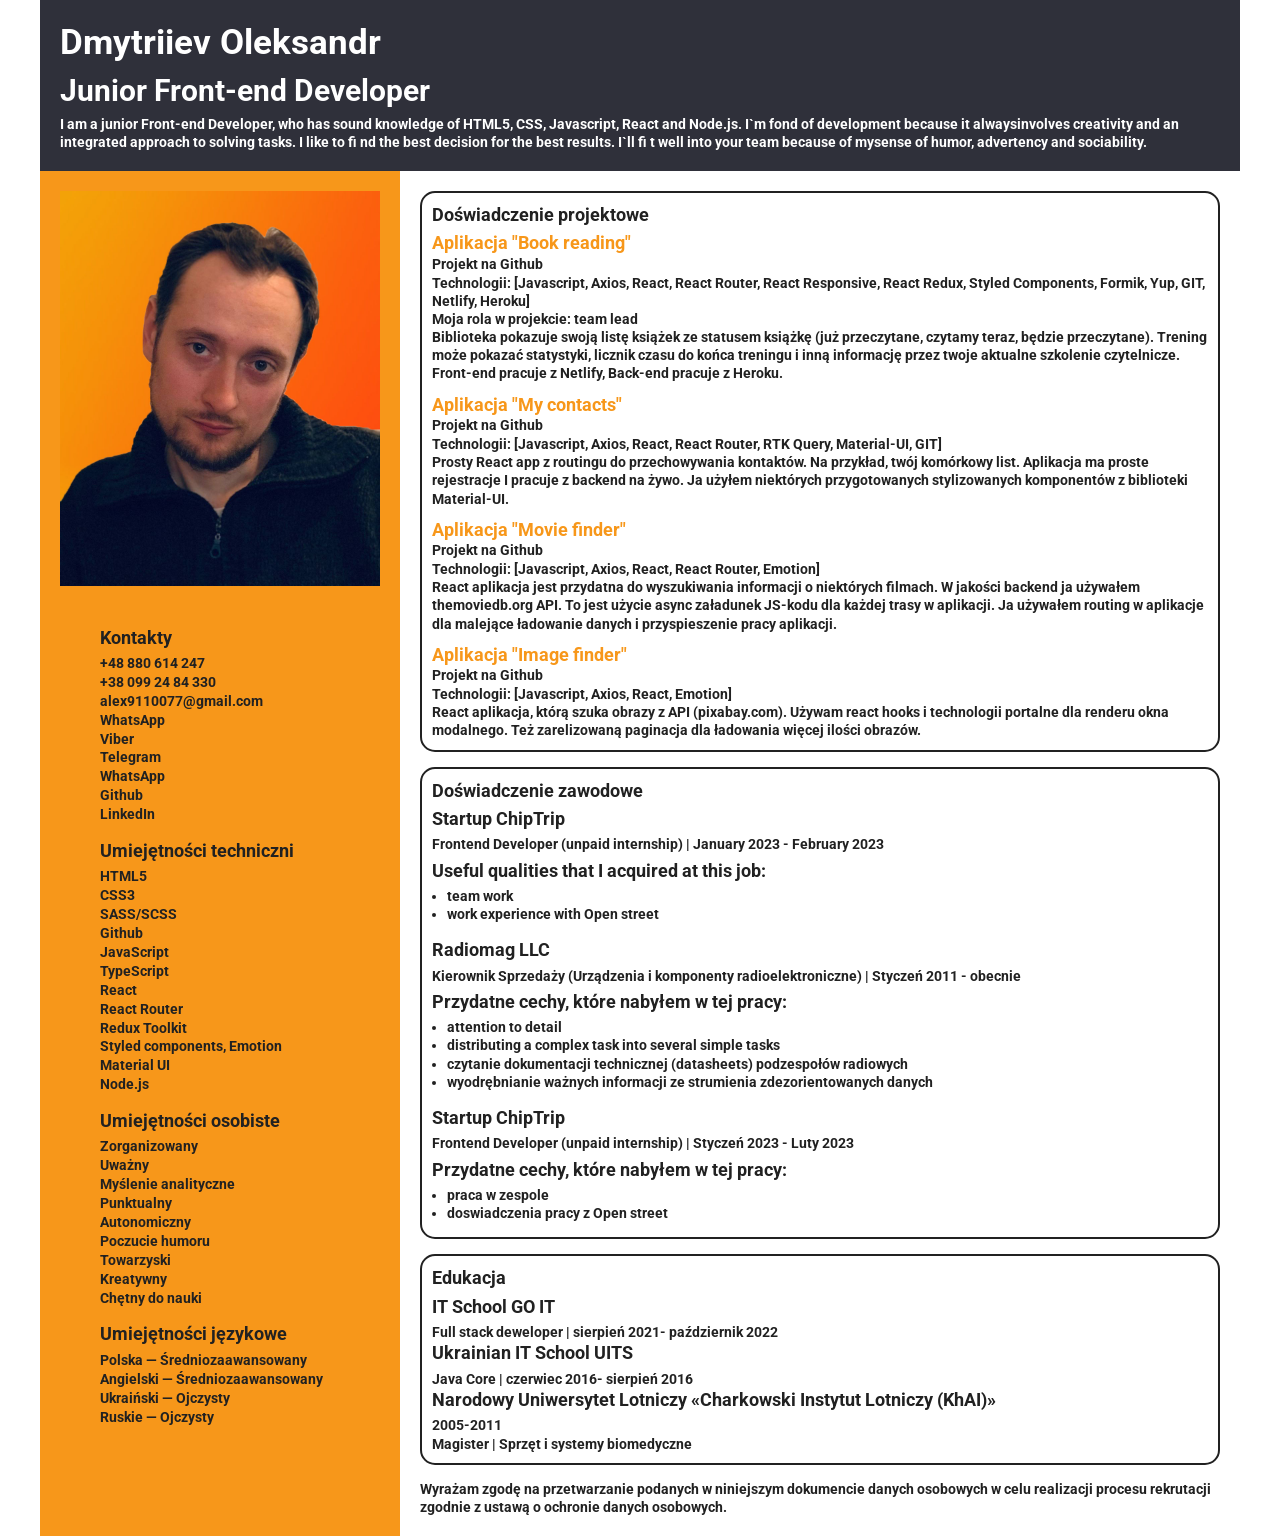
==== commit 708cf838: "Update index.html" ====
--- a/index.html
+++ b/index.html
@@ -3,7 +3,7 @@
   <head>
     <meta charset="UTF-8" />
     <meta name="viewport" content="width=device-width, initial-scale=1.0" />
-    <title>Dmitriew Aleksandr</title>
+    <title>Dmitriev Aleksandr</title>
     <link rel="preconnect" href="https://fonts.googleapis.com" />
     <link rel="preconnect" href="https://fonts.gstatic.com" crossorigin />
     <link
@@ -21,15 +21,14 @@
     <header>
       <section class="container header-section">
         <h1 class="header-section__name">Dmytriiev Oleksandr</h1>
-        <h2 class="header-section__position">Junior Front-end Deweloper</h2>
+        <h2 class="header-section__position">Junior Front-end Developer</h2>
         <p class="header-section__resume-text">
-          Jestem Junior FrontEnd Deceloper ze znajomością HTML5, CSS3, SASS,
-          Javascript, React i Node.js. Chcę dołączyć do zespołu, który
-          przyczynia do digitalizacji naszego światy i robi jego user-friendly.
-          Dlatego chcę stać częścią zespołu profesjonalnych programistów, aby
-          stworzyć produkt, z którego możesz być dumny. Wierzę, że będę dobrą
-          częścią zespołu, ponieważ mam poczucie humoru, jestem przyjazny i
-          odpowiedzialny.
+          I am a junior Front-end Developer, who has sound knowledge of HTML5,
+          CSS, Javascript, React and Node.js. I`m fond of development because it
+          alwaysinvolves creativity and an integrated approach to solving tasks.
+          I like to fi nd the best decision for the best results. I`ll fi t well
+          into your team because of mysense of humor, advertency and
+          sociability.
         </p>
       </section>
     </header>
@@ -43,6 +42,9 @@
             <ul class="list sidebar-list">
               <li class="sidebar-content">
                 <a href="tel:+48880614247" class="link">+48 880 614 247</a>
+              </li>
+              <li class="sidebar-content">
+                <a href="tel:+380992484330" class="link">+38 099 24 84 330</a>
               </li>
               <li class="sidebar-content">
                 <a href="mailto:alex9110077@gmail.com" class="link"
@@ -271,16 +273,14 @@
               Startup ChipTrip
             </h3>
             <p class="content-text education-title" data-locale="work-who">
-              Frontend Developer (unpaid internship) |
-              January 2023 - February 2023
+              Frontend Developer (unpaid internship) | January 2023 - February
+              2023
             </p>
             <h3 class="content-title__secondary" data-locale="work-name">
               Useful qualities that I acquired at this job:
             </h3>
             <ul class="sidebar-list content-title__secondary work-section">
-              <li class="workList" data-locale="work-item1">
-                team work
-              </li>
+              <li class="workList" data-locale="work-item1">team work</li>
               <li class="workList" data-locale="work-item3">
                 work experience with Open street
               </li>
@@ -297,10 +297,10 @@
             </h3>
             <ul class="sidebar-list content-title__secondary work-section">
               <li class="workList" data-locale="work-item1">
-                attention to detail 
+                attention to detail
               </li>
               <li class="workList" data-locale="work-item2">
-                distributing a complex task into several simple tasks 
+                distributing a complex task into several simple tasks
               </li>
               <li class="workList" data-locale="work-item3">
                 czytanie dokumentacji technicznej (datasheets) podzespołów
@@ -316,16 +316,13 @@
               Startup ChipTrip
             </h3>
             <p class="content-text education-title" data-locale="work-who">
-              Frontend Developer (unpaid internship) |
-              Styczeń 2023 - Luty 2023
+              Frontend Developer (unpaid internship) | Styczeń 2023 - Luty 2023
             </p>
             <h3 class="content-title__secondary" data-locale="work-name">
               Przydatne cechy, które nabyłem w tej pracy:
             </h3>
             <ul class="sidebar-list content-title__secondary work-section">
-              <li class="workList" data-locale="work-item1">
-                praca w zespole
-              </li>
+              <li class="workList" data-locale="work-item1">praca w zespole</li>
               <li class="workList" data-locale="work-item3">
                 doswiadczenia pracy z Open street
               </li>
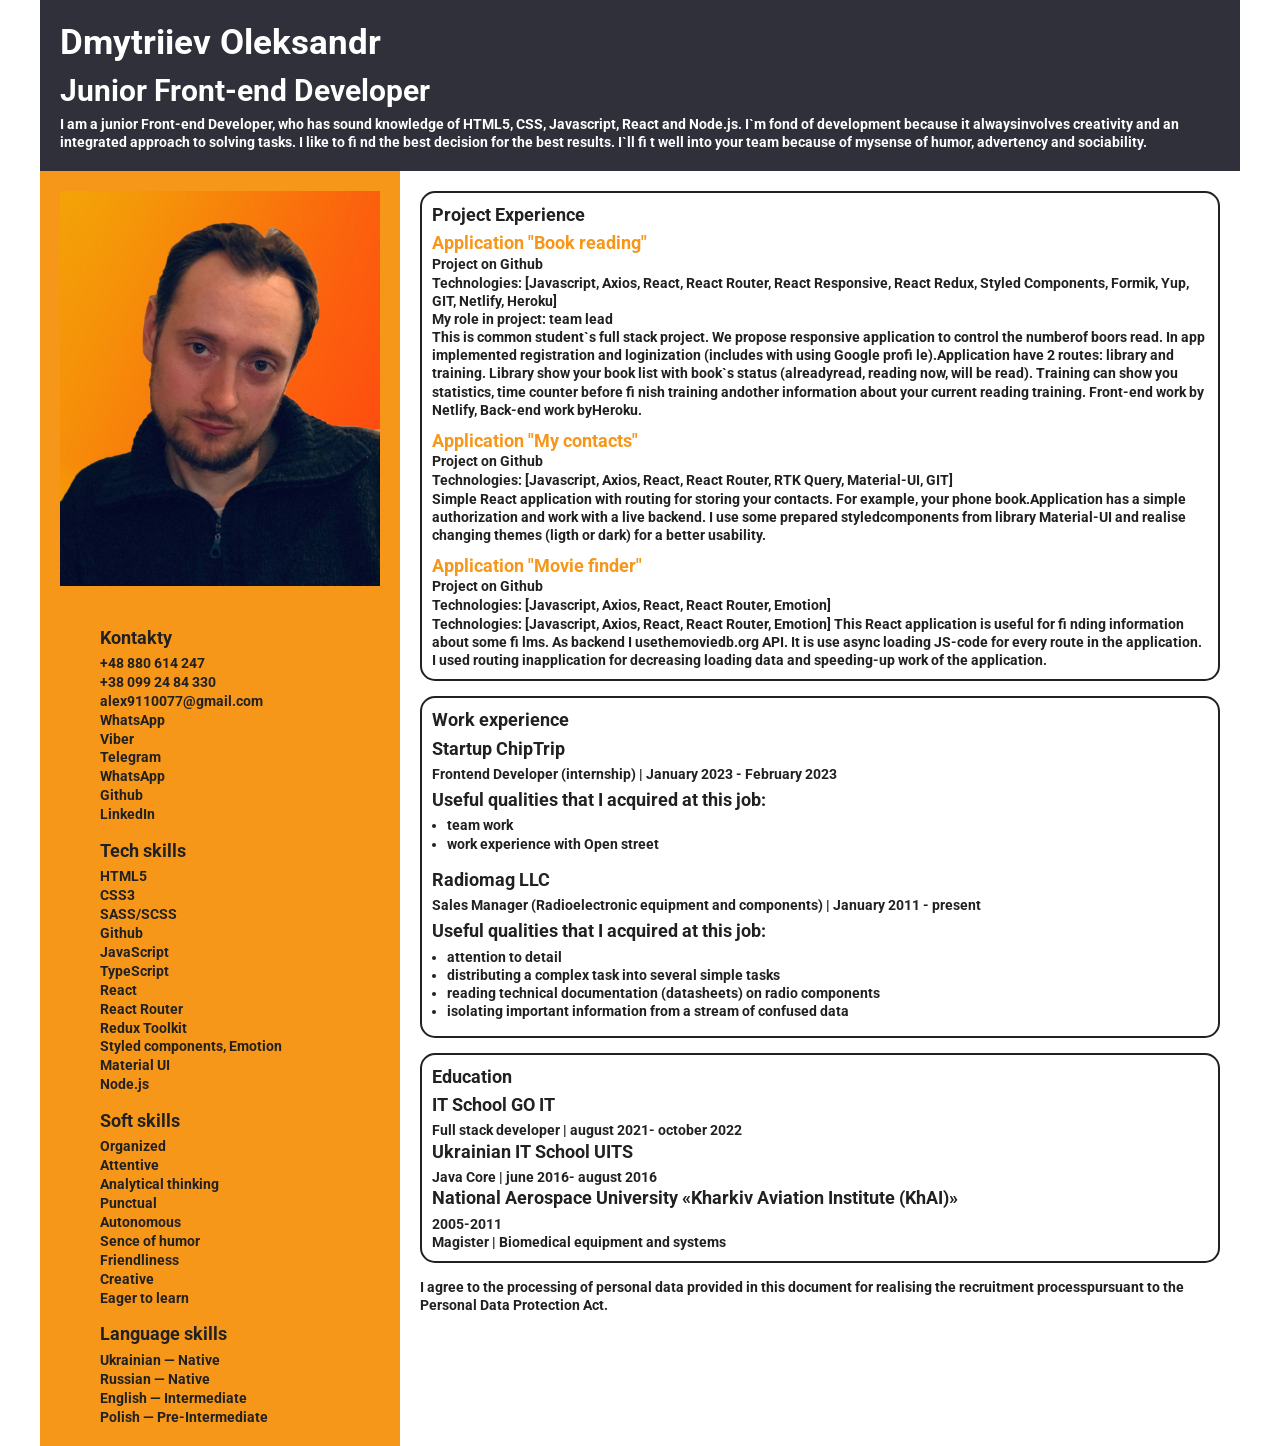
==== commit b69585fb: "Update index.html" ====
--- a/index.html
+++ b/index.html
@@ -92,7 +92,7 @@
                 >
               </li>
             </ul>
-            <h2 class="sidebar-title">Umiejętności techniczni</h2>
+            <h2 class="sidebar-title">Tech skills</h2>
             <ul class="sidebar-list">
               <li class="sidebar-content">HTML5</li>
               <li class="sidebar-content">CSS3</li>
@@ -107,58 +107,60 @@
               <li class="sidebar-content">Material UI</li>
               <li class="sidebar-content">Node.js</li>
             </ul>
-            <h2 class="sidebar-title">Umiejętności osobiste</h2>
+            <h2 class="sidebar-title">Soft skills</h2>
             <ul class="sidebar-list">
-              <li class="sidebar-content">Zorganizowany</li>
-              <li class="sidebar-content">Uważny</li>
-              <li class="sidebar-content">Myślenie analityczne</li>
-              <li class="sidebar-content">Punktualny</li>
-              <li class="sidebar-content">Autonomiczny</li>
-              <li class="sidebar-content">Poczucie humoru</li>
-              <li class="sidebar-content">Towarzyski</li>
-              <li class="sidebar-content">Kreatywny</li>
-              <li class="sidebar-content">Chętny do nauki</li>
-            </ul>
-            <h2 class="sidebar-title">Umiejętności językowe</h2>
+              <li class="sidebar-content">Organized</li>
+              <li class="sidebar-content">Attentive</li>
+              <li class="sidebar-content">Analytical thinking</li>
+              <li class="sidebar-content">Punctual</li>
+              <li class="sidebar-content">Autonomous</li>
+              <li class="sidebar-content">Sence of humor</li>
+              <li class="sidebar-content">Friendliness</li>
+              <li class="sidebar-content">Creative</li>
+              <li class="sidebar-content">Eager to learn</li>
+            </ul>
+            <h2 class="sidebar-title">Language skills</h2>
             <ul class="list sidebar-list">
-              <li class="sidebar-content">Polska — Średniozaawansowany</li>
-              <li class="sidebar-content">Angielski — Średniozaawansowany</li>
-              <li class="sidebar-content">Ukraiński — Ojczysty</li>
-              <li class="sidebar-content">Ruskie — Ojczysty</li>
+              <li class="sidebar-content">Ukrainian — Native</li>
+              <li class="sidebar-content">Russian — Native</li>
+              <li class="sidebar-content">English — Intermediate</li>
+              <li class="sidebar-content">Polish — Pre-Intermediate</li>
             </ul>
           </section>
         </aside>
         <section class="content">
           <div class="content-block">
-            <h2 class="sidebar-title education-title">
-              Doświadczenie projektowe
-            </h2>
+            <h2 class="sidebar-title education-title">Project Experience</h2>
             <ul class="list sidebar-list">
               <li class="project-list">
                 <a
                   href="https://book-reading-43-9.netlify.app/"
                   class="sidebar-content link project-link"
                 >
-                  Aplikacja "Book reading"</a
+                  Application "Book reading"</a
                 >
                 <a
                   href="https://github.com/AlexanderDmitriev/FinalProjectReact-Node-Front"
                   class="sidebar-content link"
                 >
-                  Projekt na Github</a
-                >
-                <p class="content-text">
-                  Technologii: [Javascript, Axios, React, React Router, React
+                  Project on Github</a
+                >
+                <p class="content-text">
+                  Technologies: [Javascript, Axios, React, React Router, React
                   Responsive, React Redux, Styled Components, Formik, Yup, GIT,
                   Netlify, Heroku]
                 </p>
-                <p class="content-text">Moja rola w projekcie: team lead</p>
-                <p class="content-text">
-                  Biblioteka pokazuje swoją listę książek ze statusem książkę
-                  (już przeczytane, czytamy teraz, będzie przeczytane). Trening
-                  może pokazać statystyki, licznik czasu do końca treningu i
-                  inną informację przez twoje aktualne szkolenie czytelnicze.
-                  Front-end pracuje z Netlify, Back-end pracuje z Heroku.
+                <p class="content-text">My role in project: team lead</p>
+                <p class="content-text">
+                  This is common student`s full stack project. We propose
+                  responsive application to control the numberof boors read. In
+                  app implemented registration and loginization (includes with
+                  using Google profi le).Application have 2 routes: library and
+                  training. Library show your book list with book`s status
+                  (alreadyread, reading now, will be read). Training can show
+                  you statistics, time counter before fi nish training andother
+                  information about your current reading training. Front-end
+                  work by Netlify, Back-end work byHeroku.
                 </p>
               </li>
               <!--  -->
@@ -167,24 +169,24 @@
                   href="https://alexanderdmitriev.github.io/goit-react-hw-08-phonebook/"
                   class="sidebar-content link project-link"
                 >
-                  Aplikacja "My contacts"</a
+                  Application "My contacts"</a
                 >
                 <a
                   href="https://github.com/AlexanderDmitriev/goit-react-hw-08-phonebook"
                   class="sidebar-content link"
                 >
-                  Projekt na Github</a
-                >
-                <p class="content-text">
-                  Technologii: [Javascript, Axios, React, React Router, RTK
+                  Project on Github</a
+                >
+                <p class="content-text">
+                  Technologies: [Javascript, Axios, React, React Router, RTK
                   Query, Material-UI, GIT]
                 </p>
                 <p class="content-text">
-                  Prosty React app z routingu do przechowywania kontaktów. Na
-                  przykład, twój komórkowy list. Aplikacja ma proste rejestracje
-                  I pracuje z backend na żywo. Ja użyłem niektórych
-                  przygotowanych stylizowanych komponentów z biblioteki
-                  Material-UI.
+                  Simple React application with routing for storing your
+                  contacts. For example, your phone book.Application has a
+                  simple authorization and work with a live backend. I use some
+                  prepared styledcomponents from library Material-UI and realise
+                  changing themes (ligth or dark) for a better usability.
                 </p>
               </li>
               <li class="project-list">
@@ -192,26 +194,28 @@
                   href="https://alexanderdmitriev.github.io/goit-react-hw-05-movies/"
                   class="sidebar-content link project-link"
                 >
-                  Aplikacja "Movie finder"</a
+                  Application "Movie finder"</a
                 >
                 <a
                   href="https://github.com/AlexanderDmitriev/goit-react-hw-05-movies"
                   class="sidebar-content link"
                 >
-                  Projekt na Github</a
-                >
-                <p class="content-text">
-                  Technologii: [Javascript, Axios, React, React Router, Emotion]
-                </p>
-                <p class="content-text">
-                  React aplikacja jest przydatna do wyszukiwania informacji o
-                  niektórych filmach. W jakości backend ja używałem
-                  themoviedb.org API. To jest użycie async załadunek JS-kodu dla
-                  każdej trasy w aplikacji. Ja używałem routing w aplikacje dla
-                  malejące ładowanie danych i przyspieszenie pracy aplikacji.
-                </p>
-              </li>
-              <li class="project-list">
+                  Project on Github</a
+                >
+                <p class="content-text">
+                  Technologies: [Javascript, Axios, React, React Router,
+                  Emotion]
+                </p>
+                <p class="content-text">
+                  Technologies: [Javascript, Axios, React, React Router,
+                  Emotion] This React application is useful for fi nding
+                  information about some fi lms. As backend I usethemoviedb.org
+                  API. It is use async loading JS-code for every route in the
+                  application. I used routing inapplication for decreasing
+                  loading data and speeding-up work of the application.
+                </p>
+              </li>
+              <!--  <li class="project-list">
                 <a
                   href="https://alexanderdmitriev.github.io/goit-react-hw-04-hooks-images/"
                   class="sidebar-content link project-link"
@@ -233,7 +237,7 @@
                   modalnego. Też zarelizowaną paginacja dla ładowania więcej
                   ilości obrazów.
                 </p>
-              </li>
+              </li> -->
               <!--  <li class="project-list">
                 <a
                   href="https://alexanderdmitriev.github.io/goit-js-hw-11/"
@@ -267,14 +271,13 @@
 
           <div class="content-block">
             <h2 class="sidebar-title education-title" data-locale="work">
-              Doświadczenie zawodowe
+              Work experience
             </h2>
             <h3 class="content-title__secondary" data-locale="work-name">
               Startup ChipTrip
             </h3>
             <p class="content-text education-title" data-locale="work-who">
-              Frontend Developer (unpaid internship) | January 2023 - February
-              2023
+              Frontend Developer (internship) | January 2023 - February 2023
             </p>
             <h3 class="content-title__secondary" data-locale="work-name">
               Useful qualities that I acquired at this job:
@@ -289,11 +292,11 @@
               Radiomag LLC
             </h3>
             <p class="content-text education-title" data-locale="work-who">
-              Kierownik Sprzedaży (Urządzenia i komponenty radioelektroniczne) |
-              Styczeń 2011 - obecnie
+              Sales Manager (Radioelectronic equipment and components) | January
+              2011 - present
             </p>
             <h3 class="content-title__secondary" data-locale="work-name">
-              Przydatne cechy, które nabyłem w tej pracy:
+              Useful qualities that I acquired at this job:
             </h3>
             <ul class="sidebar-list content-title__secondary work-section">
               <li class="workList" data-locale="work-item1">
@@ -303,35 +306,17 @@
                 distributing a complex task into several simple tasks
               </li>
               <li class="workList" data-locale="work-item3">
-                czytanie dokumentacji technicznej (datasheets) podzespołów
-                radiowych
+                reading technical documentation (datasheets) on radio components
               </li>
               <li class="workList" data-locale="work-item4">
-                wyodrębnianie ważnych informacji ze strumienia zdezorientowanych
-                danych
-              </li>
-            </ul>
-
-            <h3 class="content-title__secondary" data-locale="work-name">
-              Startup ChipTrip
-            </h3>
-            <p class="content-text education-title" data-locale="work-who">
-              Frontend Developer (unpaid internship) | Styczeń 2023 - Luty 2023
-            </p>
-            <h3 class="content-title__secondary" data-locale="work-name">
-              Przydatne cechy, które nabyłem w tej pracy:
-            </h3>
-            <ul class="sidebar-list content-title__secondary work-section">
-              <li class="workList" data-locale="work-item1">praca w zespole</li>
-              <li class="workList" data-locale="work-item3">
-                doswiadczenia pracy z Open street
+                isolating important information from a stream of confused data
               </li>
             </ul>
           </div>
 
           <div class="content-block">
             <h2 class="sidebar-title education-title" data-locale="education">
-              Edukacja
+              Education
             </h2>
             <ul class="list">
               <li>
@@ -342,7 +327,7 @@
                   IT School GO IT
                 </h3>
                 <p class="content-text" data-locale="addEducation-text1">
-                  Full stack deweloper | sierpień 2021- październik 2022
+                  Full stack developer | august 2021- october 2022
                 </p>
               </li>
               <li>
@@ -350,7 +335,7 @@
                   Ukrainian IT School UITS
                 </h3>
                 <p class="content-text" data-locale="addEducation-text2">
-                  Java Core | czerwiec 2016- sierpień 2016
+                  Java Core | june 2016- august 2016
                 </p>
               </li>
               <li>
@@ -358,21 +343,21 @@
                   class="content-title__secondary"
                   data-locale="education-name"
                 >
-                  Narodowy Uniwersytet Lotniczy «Charkowski Instytut Lotniczy
+                  National Aerospace University «Kharkiv Aviation Institute
                   (KhAI)»
                 </h3>
                 <p class="content-text">2005-2011</p>
                 <p class="content-text" data-locale="education-text">
-                  Magister | Sprzęt i systemy biomedyczne
+                  Magister | Biomedical equipment and systems
                 </p>
               </li>
             </ul>
           </div>
 
           <p class="content-text">
-            Wyrażam zgodę na przetwarzanie podanych w niniejszym dokumencie
-            danych osobowych w celu realizacji procesu rekrutacji zgodnie z
-            ustawą o ochronie danych osobowych.
+            I agree to the processing of personal data provided in this document
+            for realising the recruitment processpursuant to the Personal Data
+            Protection Act.
           </p>
         </section>
       </section>
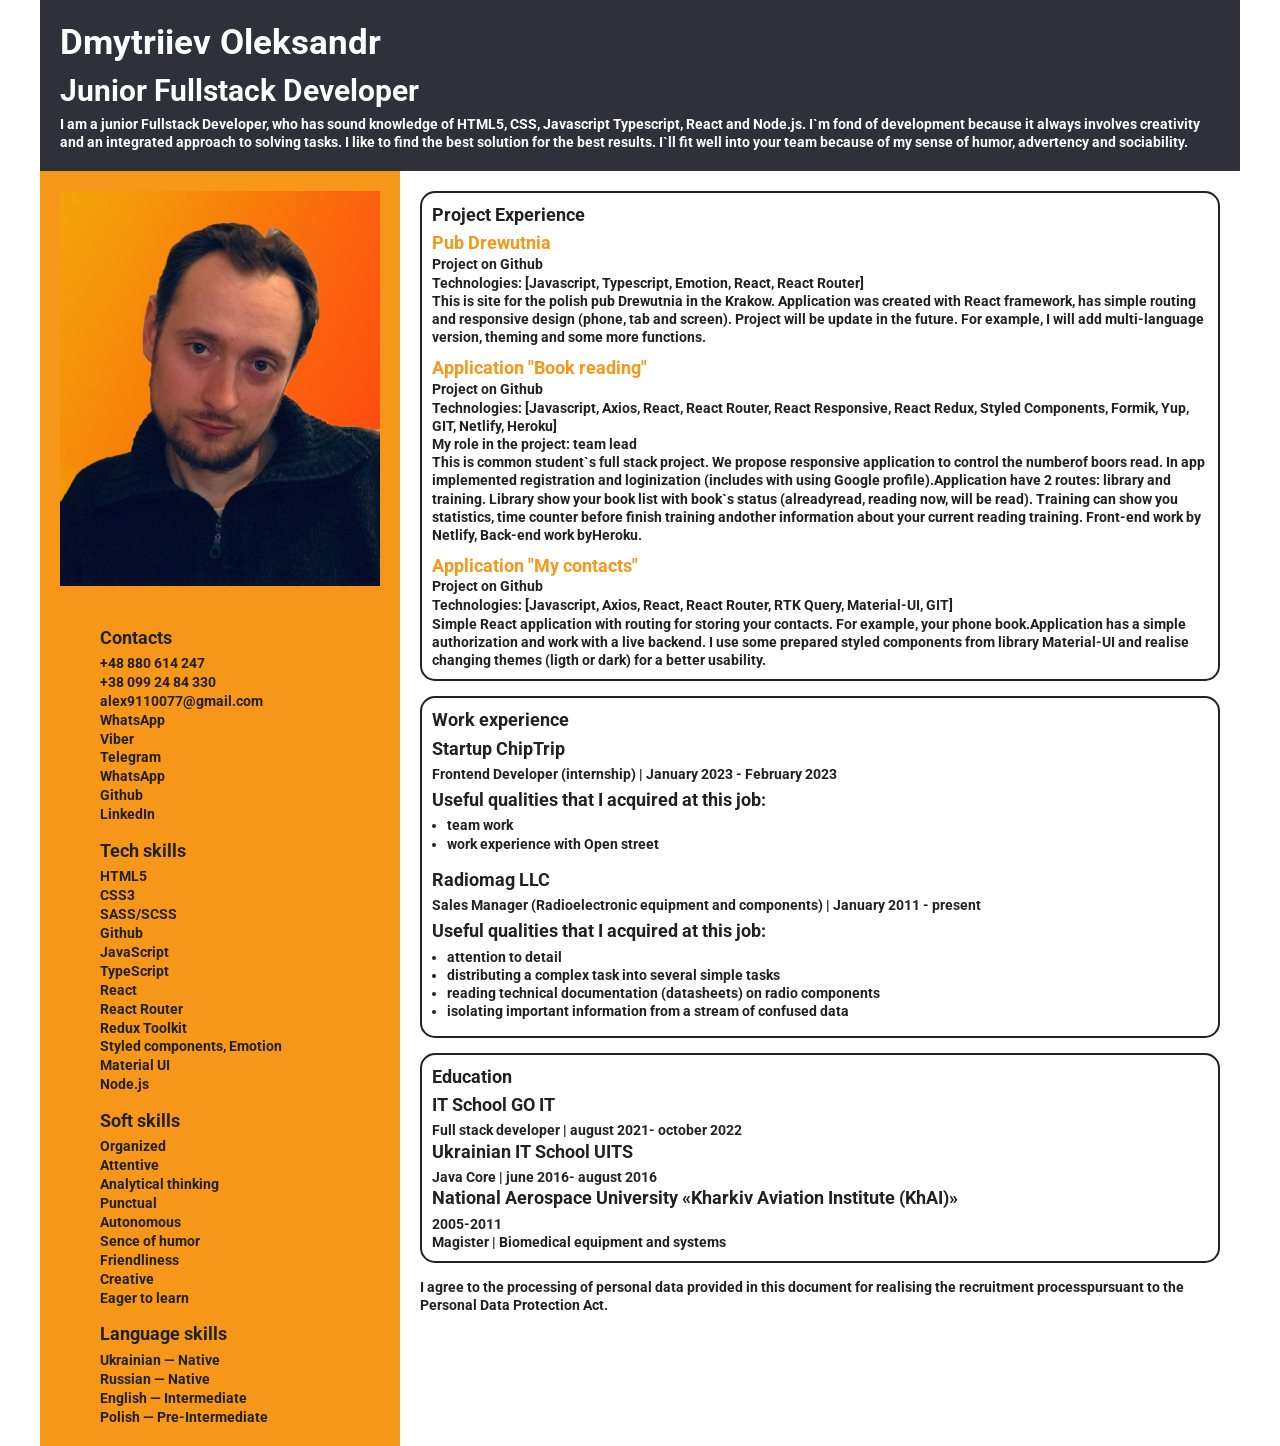
==== commit 58299843: "Update index.html" ====
--- a/index.html
+++ b/index.html
@@ -21,14 +21,14 @@
     <header>
       <section class="container header-section">
         <h1 class="header-section__name">Dmytriiev Oleksandr</h1>
-        <h2 class="header-section__position">Junior Front-end Developer</h2>
+        <h2 class="header-section__position">Junior Fullstack Developer</h2>
         <p class="header-section__resume-text">
-          I am a junior Front-end Developer, who has sound knowledge of HTML5,
-          CSS, Javascript, React and Node.js. I`m fond of development because it
-          alwaysinvolves creativity and an integrated approach to solving tasks.
-          I like to fi nd the best decision for the best results. I`ll fi t well
-          into your team because of mysense of humor, advertency and
-          sociability.
+          I am a junior Fullstack Developer, who has sound knowledge of HTML5,
+          CSS, Javascript Typescript, React and Node.js. I`m fond of development
+          because it always involves creativity and an integrated approach to
+          solving tasks. I like to find the best solution for the best results.
+          I`ll fit well into your team because of my sense of humor, advertency
+          and sociability.
         </p>
       </section>
     </header>
@@ -38,7 +38,7 @@
         <aside class="sidebar">
           <img class="photo" src="./src/images/IMG3.jpg" alt="oops" />
           <section class="sidebar__content-section">
-            <h2 class="sidebar-title">Kontakty</h2>
+            <h2 class="sidebar-title">Contacts</h2>
             <ul class="list sidebar-list">
               <li class="sidebar-content">
                 <a href="tel:+48880614247" class="link">+48 880 614 247</a>
@@ -134,6 +134,31 @@
             <ul class="list sidebar-list">
               <li class="project-list">
                 <a
+                  href="https://alexanderdmitriev.github.io/Drewutnia/"
+                  class="sidebar-content link project-link"
+                >
+                  Pub Drewutnia</a
+                >
+                <a
+                  href="https://github.com/AlexanderDmitriev/Drewutnia"
+                  class="sidebar-content link"
+                >
+                  Project on Github</a
+                >
+                <p class="content-text">
+                  Technologies: [Javascript, Typescript, Emotion, React, React
+                  Router]
+                </p>
+                <p class="content-text">
+                  This is site for the polish pub Drewutnia in the Krakow.
+                  Application was created with React framework, has simple
+                  routing and responsive design (phone, tab and screen). Project
+                  will be update in the future. For example, I will add
+                  multi-language version, theming and some more functions.
+                </p>
+              </li>
+              <li class="project-list">
+                <a
                   href="https://book-reading-43-9.netlify.app/"
                   class="sidebar-content link project-link"
                 >
@@ -150,15 +175,15 @@
                   Responsive, React Redux, Styled Components, Formik, Yup, GIT,
                   Netlify, Heroku]
                 </p>
-                <p class="content-text">My role in project: team lead</p>
+                <p class="content-text">My role in the project: team lead</p>
                 <p class="content-text">
                   This is common student`s full stack project. We propose
                   responsive application to control the numberof boors read. In
                   app implemented registration and loginization (includes with
-                  using Google profi le).Application have 2 routes: library and
+                  using Google profile).Application have 2 routes: library and
                   training. Library show your book list with book`s status
                   (alreadyread, reading now, will be read). Training can show
-                  you statistics, time counter before fi nish training andother
+                  you statistics, time counter before finish training andother
                   information about your current reading training. Front-end
                   work by Netlify, Back-end work byHeroku.
                 </p>
@@ -185,11 +210,12 @@
                   Simple React application with routing for storing your
                   contacts. For example, your phone book.Application has a
                   simple authorization and work with a live backend. I use some
-                  prepared styledcomponents from library Material-UI and realise
-                  changing themes (ligth or dark) for a better usability.
-                </p>
-              </li>
-              <li class="project-list">
+                  prepared styled components from library Material-UI and
+                  realise changing themes (ligth or dark) for a better
+                  usability.
+                </p>
+              </li>
+              <!-- <li class="project-list">
                 <a
                   href="https://alexanderdmitriev.github.io/goit-react-hw-05-movies/"
                   class="sidebar-content link project-link"
@@ -213,57 +239,6 @@
                   API. It is use async loading JS-code for every route in the
                   application. I used routing inapplication for decreasing
                   loading data and speeding-up work of the application.
-                </p>
-              </li>
-              <!--  <li class="project-list">
-                <a
-                  href="https://alexanderdmitriev.github.io/goit-react-hw-04-hooks-images/"
-                  class="sidebar-content link project-link"
-                >
-                  Aplikacja "Image finder"</a
-                >
-                <a
-                  href="https://github.com/AlexanderDmitriev/goit-react-hw-04-hooks-images"
-                  class="sidebar-content link"
-                >
-                  Projekt na Github</a
-                >
-                <p class="content-text">
-                  Technologii: [Javascript, Axios, React, Emotion]
-                </p>
-                <p class="content-text">
-                  React aplikacja, którą szuka obrazy z API (pixabay.com).
-                  Używam react hooks i technologii portalne dla renderu okna
-                  modalnego. Też zarelizowaną paginacja dla ładowania więcej
-                  ilości obrazów.
-                </p>
-              </li> -->
-              <!--  <li class="project-list">
-                <a
-                  href="https://alexanderdmitriev.github.io/goit-js-hw-11/"
-                  class="sidebar-content link project-link"
-                >
-                  Application "Image Finder"</a
-                >
-                <a
-                  href="https://github.com/AlexanderDmitriev/goit-js-hw-11"
-                  class="sidebar-content link"
-                >
-                  Project on Github</a
-                >
-                <p class="content-text" data-locale="hw11-tech">
-                  Technologies: [HTML, SASS, GIT, SVG, JS, Handlebars, Axios,
-                  Parcel, using public API`s and libraries]
-                </p>
-                <p class="content-text" data-locale="hw11-text">
-                  Development webpage which creates dynamic content (pictures),
-                  that we fetch from server. Data incomings from the public API
-                  (Pixabay). Users can enter keywords into search input and on
-                  the webpage draw a lot of images from the server. In the
-                  project i use the technology of simple endless scroll. Images
-                  and information of them formatting with using templates
-                  (Handlebar). Project is build with Parcel, which is prepared
-                  by GO IT mentors.
                 </p>
               </li> -->
             </ul>
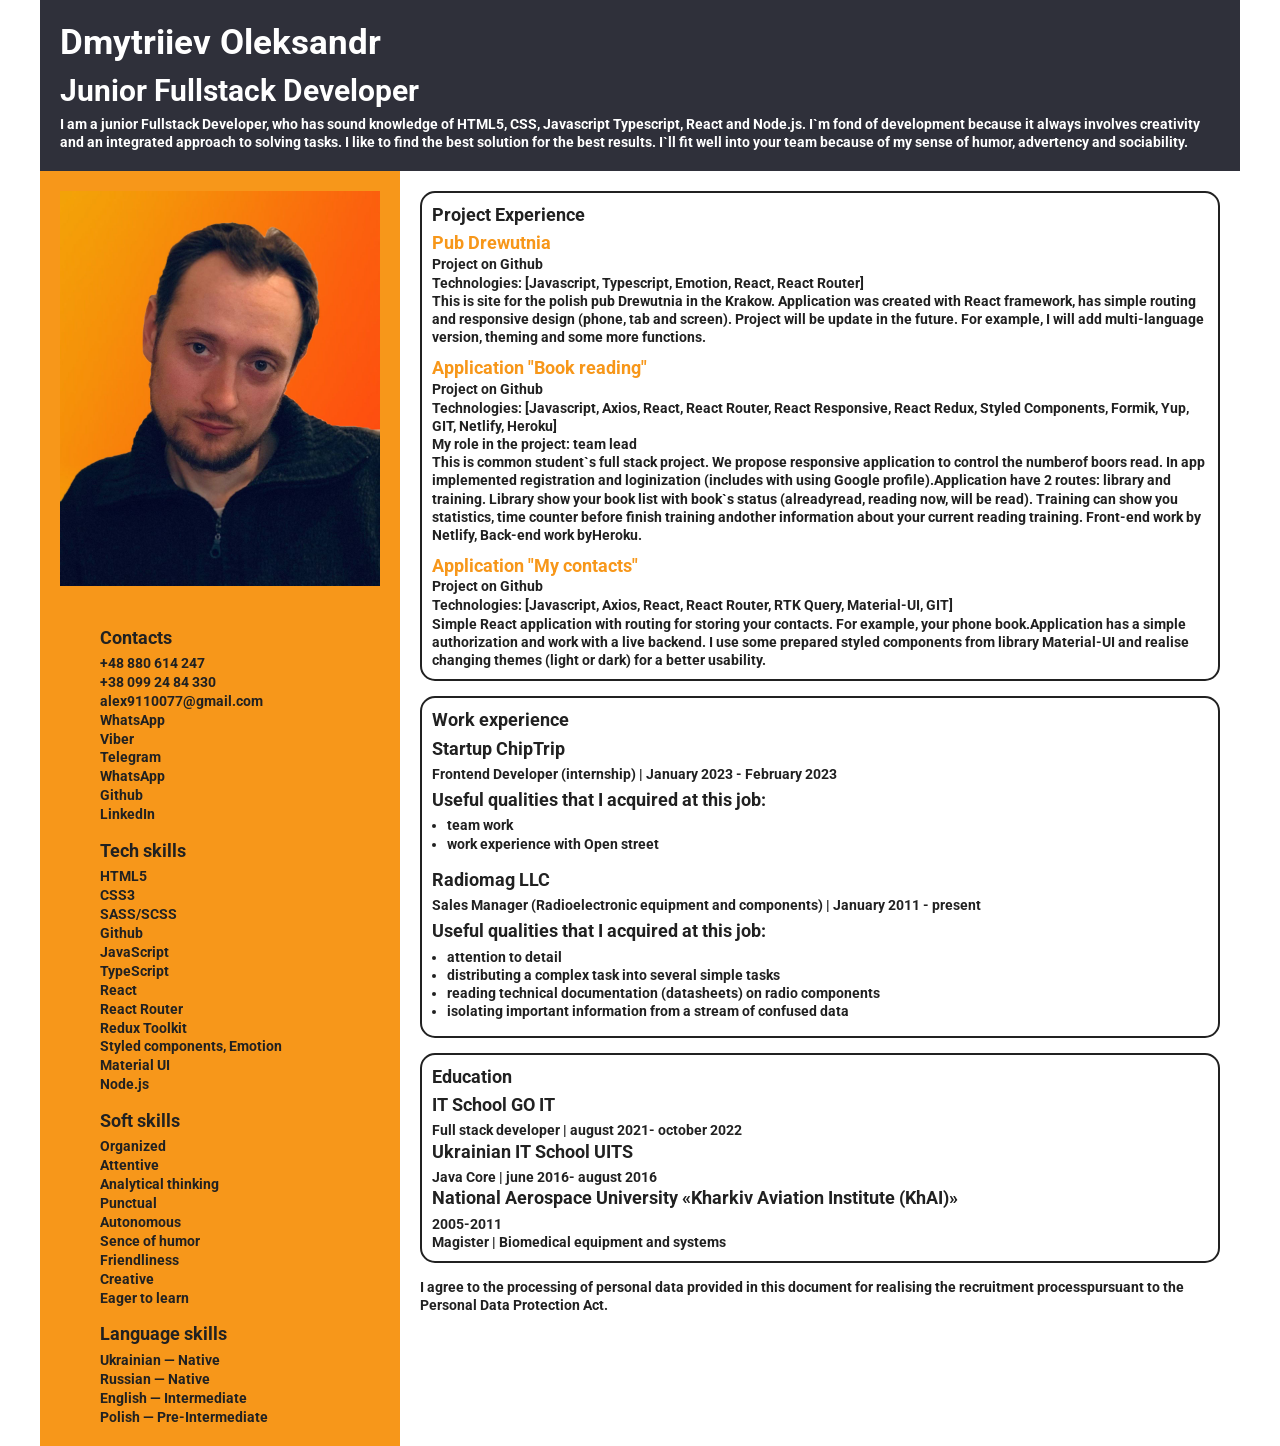
==== commit cea394fb: "Update index.html" ====
--- a/index.html
+++ b/index.html
@@ -211,7 +211,7 @@
                   contacts. For example, your phone book.Application has a
                   simple authorization and work with a live backend. I use some
                   prepared styled components from library Material-UI and
-                  realise changing themes (ligth or dark) for a better
+                  realise changing themes (light or dark) for a better
                   usability.
                 </p>
               </li>
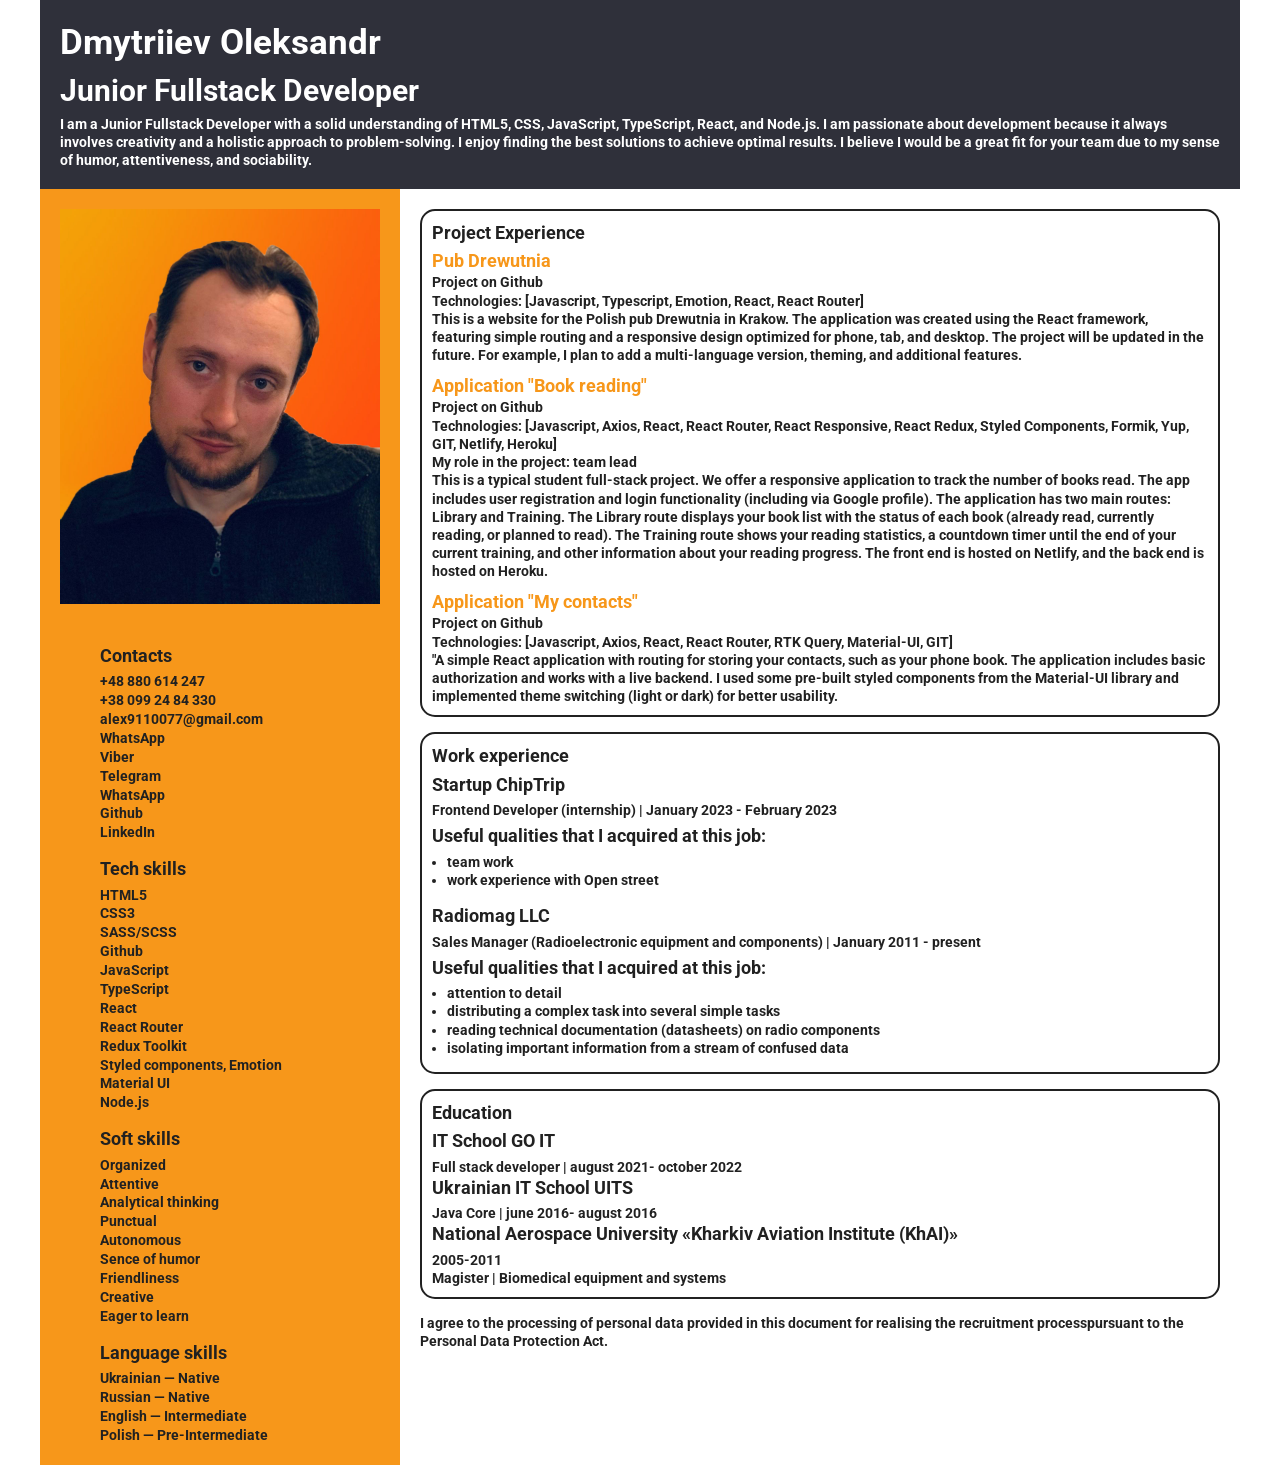
==== commit 778c792d: "Update index.html" ====
--- a/index.html
+++ b/index.html
@@ -23,12 +23,12 @@
         <h1 class="header-section__name">Dmytriiev Oleksandr</h1>
         <h2 class="header-section__position">Junior Fullstack Developer</h2>
         <p class="header-section__resume-text">
-          I am a junior Fullstack Developer, who has sound knowledge of HTML5,
-          CSS, Javascript Typescript, React and Node.js. I`m fond of development
-          because it always involves creativity and an integrated approach to
-          solving tasks. I like to find the best solution for the best results.
-          I`ll fit well into your team because of my sense of humor, advertency
-          and sociability.
+          I am a Junior Fullstack Developer with a solid understanding of HTML5,
+          CSS, JavaScript, TypeScript, React, and Node.js. I am passionate about
+          development because it always involves creativity and a holistic
+          approach to problem-solving. I enjoy finding the best solutions to
+          achieve optimal results. I believe I would be a great fit for your
+          team due to my sense of humor, attentiveness, and sociability.
         </p>
       </section>
     </header>
@@ -150,11 +150,12 @@
                   Router]
                 </p>
                 <p class="content-text">
-                  This is site for the polish pub Drewutnia in the Krakow.
-                  Application was created with React framework, has simple
-                  routing and responsive design (phone, tab and screen). Project
-                  will be update in the future. For example, I will add
-                  multi-language version, theming and some more functions.
+                  This is a website for the Polish pub Drewutnia in Krakow. The
+                  application was created using the React framework, featuring
+                  simple routing and a responsive design optimized for phone,
+                  tab, and desktop. The project will be updated in the future.
+                  For example, I plan to add a multi-language version, theming,
+                  and additional features.
                 </p>
               </li>
               <li class="project-list">
@@ -177,15 +178,17 @@
                 </p>
                 <p class="content-text">My role in the project: team lead</p>
                 <p class="content-text">
-                  This is common student`s full stack project. We propose
-                  responsive application to control the numberof boors read. In
-                  app implemented registration and loginization (includes with
-                  using Google profile).Application have 2 routes: library and
-                  training. Library show your book list with book`s status
-                  (alreadyread, reading now, will be read). Training can show
-                  you statistics, time counter before finish training andother
-                  information about your current reading training. Front-end
-                  work by Netlify, Back-end work byHeroku.
+                  This is a typical student full-stack project. We offer a
+                  responsive application to track the number of books read. The
+                  app includes user registration and login functionality
+                  (including via Google profile). The application has two main
+                  routes: Library and Training. The Library route displays your
+                  book list with the status of each book (already read,
+                  currently reading, or planned to read). The Training route
+                  shows your reading statistics, a countdown timer until the end
+                  of your current training, and other information about your
+                  reading progress. The front end is hosted on Netlify, and the
+                  back end is hosted on Heroku.
                 </p>
               </li>
               <!--  -->
@@ -207,11 +210,11 @@
                   Query, Material-UI, GIT]
                 </p>
                 <p class="content-text">
-                  Simple React application with routing for storing your
-                  contacts. For example, your phone book.Application has a
-                  simple authorization and work with a live backend. I use some
-                  prepared styled components from library Material-UI and
-                  realise changing themes (light or dark) for a better
+                  "A simple React application with routing for storing your
+                  contacts, such as your phone book. The application includes
+                  basic authorization and works with a live backend. I used some
+                  pre-built styled components from the Material-UI library and
+                  implemented theme switching (light or dark) for better
                   usability.
                 </p>
               </li>
